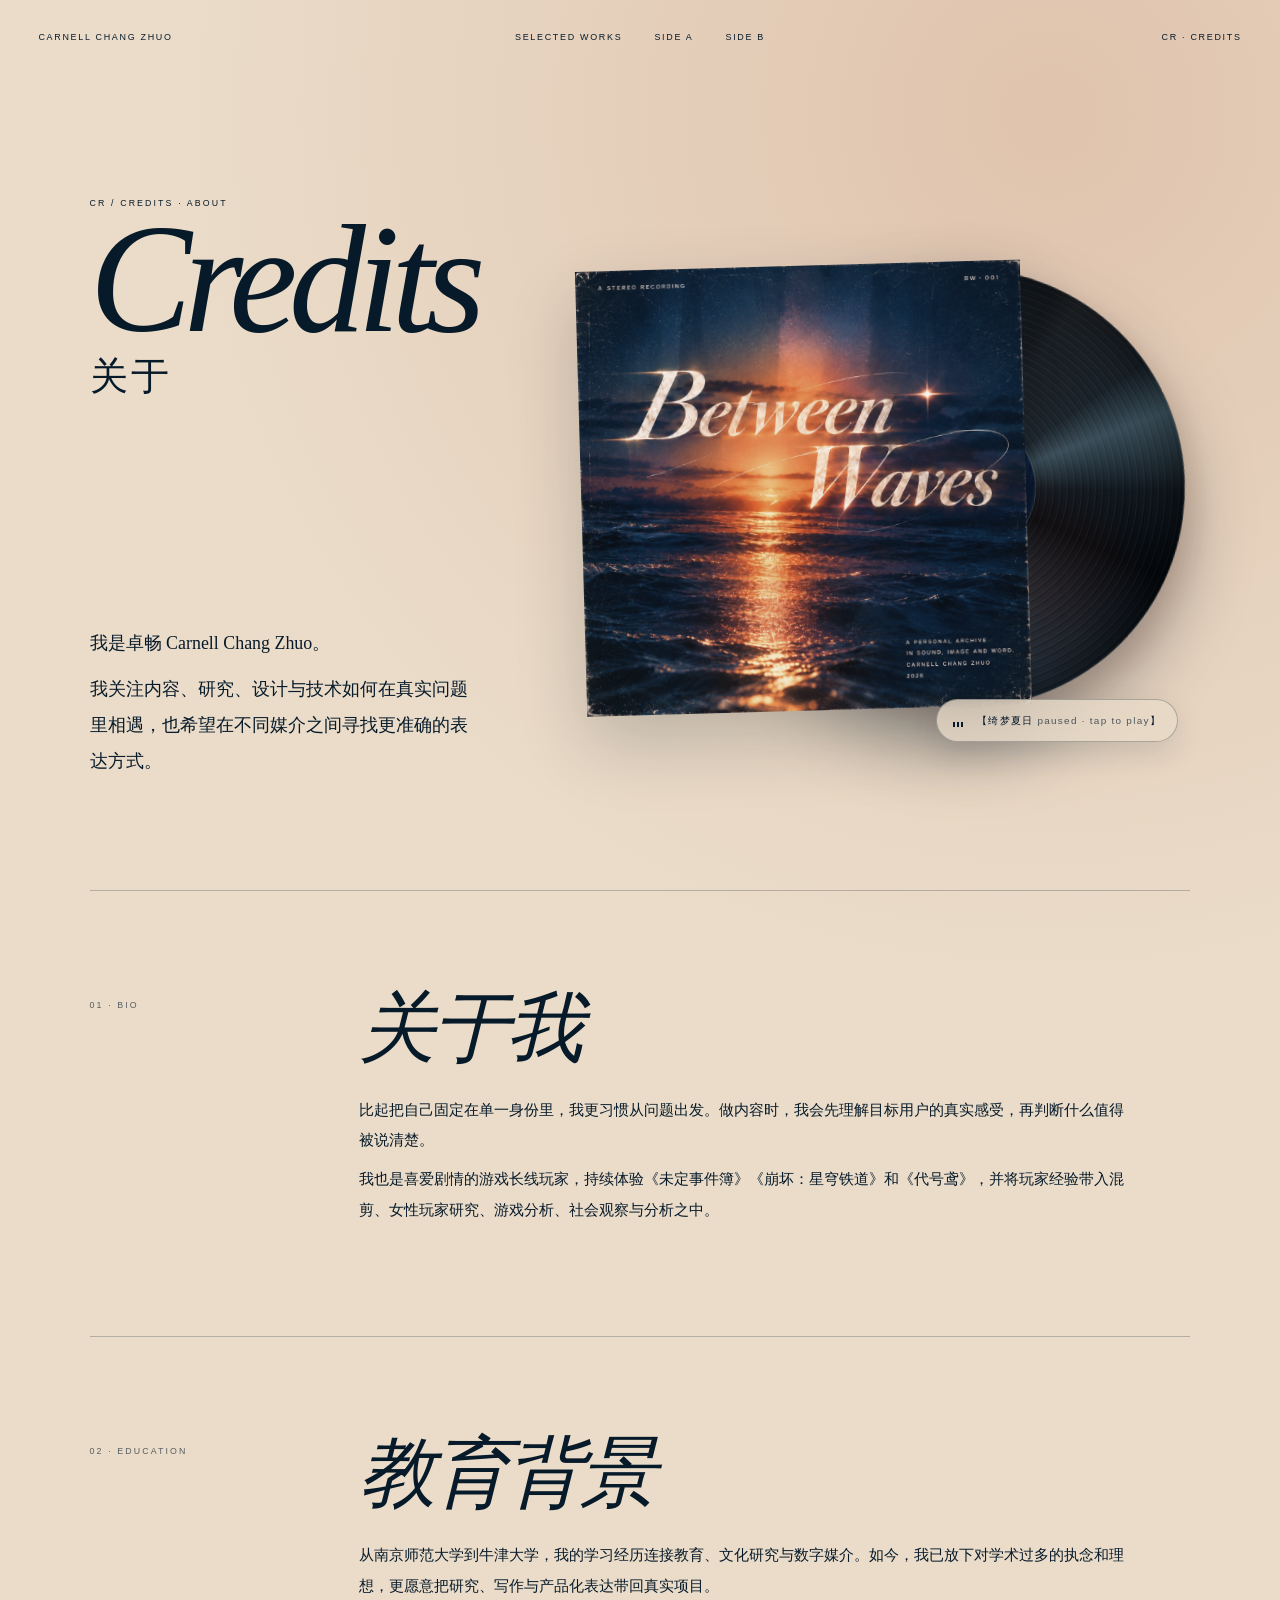
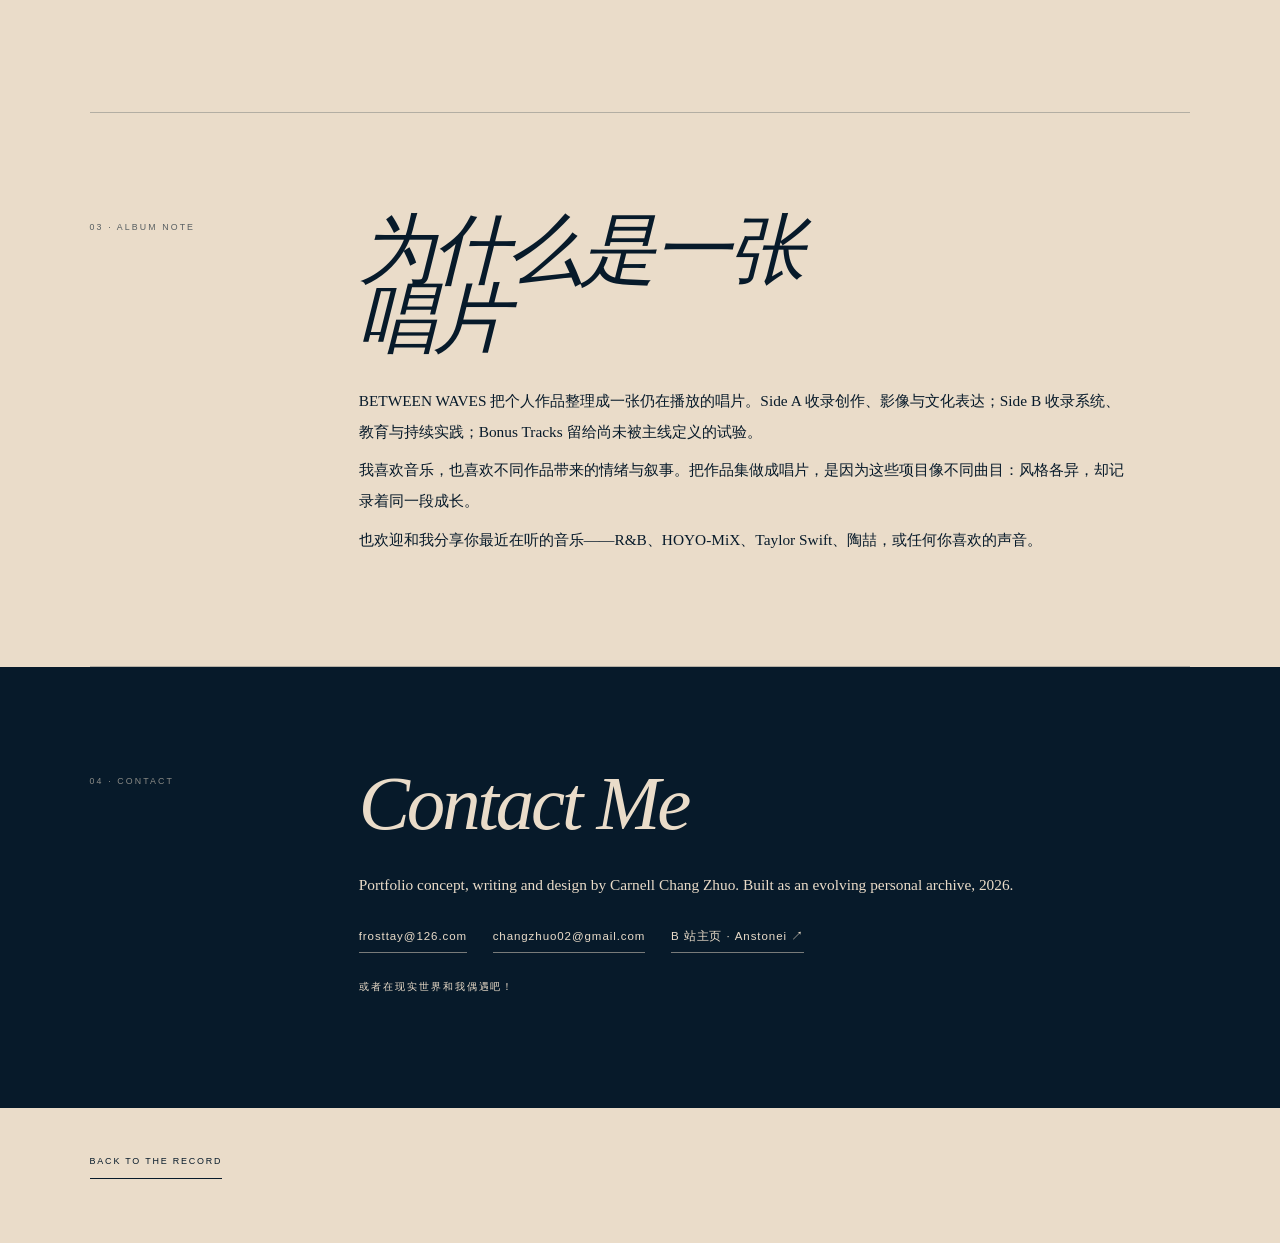
==== about.html @ 4672572d "Unify ambient audio and improve video fallbacks" ====
<!doctype html>
<html lang="zh-CN">
<head>
  <meta charset="utf-8"><meta name="viewport" content="width=device-width,initial-scale=1"><meta name="theme-color" content="#eadcc9">
  <meta name="description" content="BETWEEN WAVES Credits 与个人简介。"><title>Credits — BETWEEN WAVES</title>
  <link rel="stylesheet" href="about.css"><link rel="stylesheet" href="about-overrides.css?v=20261025-5"><link rel="stylesheet" href="mobile-menu.css"><link rel="stylesheet" href="page-motion.css?v=20261025-1"><style>.menu-trigger{color:#071a2a}</style>
</head>
<body class="credits-page">
  <a class="skip-link" href="#credits-main">跳至主要内容</a>
  <header class="credits-topbar"><a class="brand" href="index.html?state=expanded">CARNELL CHANG ZHUO</a><nav aria-label="主要导航"><a href="works.html">SELECTED WORKS</a><a href="works.html?side=a">SIDE A</a><a href="works.html?side=b">SIDE B</a></nav><span>CR · CREDITS</span></header>
  <main id="credits-main" class="credits-main">
    <section class="credits-opening" aria-labelledby="credits-title"><div><p>CR / CREDITS · ABOUT</p><h1 id="credits-title">Credits<small>关于</small></h1></div><p class="credits-intro"><span>我是卓畅 Carnell Chang Zhuo。</span><span>我关注内容、研究、设计与技术如何在真实问题里相遇，也希望在不同媒介之间寻找更准确的表达方式。</span></p><figure class="credits-album" aria-label="BETWEEN WAVES 唱片与封套"><div class="credits-vinyl" aria-hidden="true"><span><img src="assets/home/vinyl-label-fast.jpg" width="1254" height="1254" decoding="async" alt=""></span></div><img class="credits-sleeve" src="assets/home/sleeve-fast.jpg" width="1254" height="1254" fetchpriority="high" decoding="async" alt="BETWEEN WAVES 唱片封套"><button class="credits-now-playing" type="button" aria-pressed="false" aria-label="播放随机背景音乐" data-audio-toggle><span class="credits-now-playing__bars" aria-hidden="true"><i></i><i></i><i></i></span><span>【<span data-audio-title>浓雾</span> <em data-audio-state>tap to play</em>】</span></button><audio data-credits-audio preload="metadata" autoplay playsinline></audio></figure></section>
    <section class="credits-block"><p>01 · BIO</p><div><h2>关于我</h2><p>比起把自己固定在单一身份里，我更习惯从问题出发。做内容时，我会先理解目标用户的真实感受，再判断什么值得被说清楚。</p><p>我也是喜爱剧情的游戏长线玩家，持续体验《未定事件簿》《崩坏：星穹铁道》和《代号鸢》，并将玩家经验带入混剪、女性玩家研究、游戏分析、社会观察与分析之中。</p></div></section>
    <section class="credits-block"><p>02 · EDUCATION</p><div><h2>教育背景</h2><p>从南京师范大学到牛津大学，我的学习经历连接教育、文化研究与数字媒介。如今，我已放下对学术过多的执念和理想，更愿意把研究、写作与产品化表达带回真实项目。</p></div></section>
    <section class="credits-block"><p>03 · ALBUM NOTE</p><div><h2>为什么是一张唱片</h2><p>BETWEEN WAVES 把个人作品整理成一张仍在播放的唱片。Side A 收录创作、影像与文化表达；Side B 收录系统、教育与持续实践；Bonus Tracks 留给尚未被主线定义的试验。</p><p>我喜欢音乐，也喜欢不同作品带来的情绪与叙事。把作品集做成唱片，是因为这些项目像不同曲目：风格各异，却记录着同一段成长。</p><p>也欢迎和我分享你最近在听的音乐——R&amp;B、HOYO-MiX、Taylor Swift、陶喆，或任何你喜欢的声音。</p></div></section>
    <section class="credits-block credits-contact"><p>04 · CONTACT</p><div><h2>Contact Me</h2><p>Portfolio concept, writing and design by Carnell Chang Zhuo. Built as an evolving personal archive, 2026.</p><p class="contact-links"><a href="mailto:frosttay@126.com">frosttay@126.com</a><a href="mailto:changzhuo02@gmail.com">changzhuo02@gmail.com</a><a href="https://space.bilibili.com/109446907" target="_blank" rel="noopener noreferrer" aria-label="打开 Anstonei 的 B 站主页">B 站主页 · Anstonei ↗</a></p><p class="contact-fallback">或者在现实世界和我偶遇吧！</p></div></section>
    <a class="credits-return" href="index.html?state=expanded">BACK TO THE RECORD</a>
  </main>
  <script src="site-data.js?v=20261024-2"></script><script src="mobile-menu.js"></script><script src="about-audio.js?v=20261025-4"></script><script src="page-motion.js?v=20261025-1"></script>
</body>
</html>
---- about.css ----
:root{--ink:#071a2a;--paper:#eadcc9;--rust:#9c472b;--line:rgba(7,26,42,.24)}*{box-sizing:border-box}html{background:var(--paper);color:var(--ink)}body{margin:0;min-width:320px;background:radial-gradient(circle at 82% 4%,rgba(177,84,48,.18),transparent 30%),var(--paper);font-family:Inter,"Helvetica Neue",Arial,"PingFang SC",sans-serif;-webkit-font-smoothing:antialiased}a{color:inherit;text-decoration:none}.skip-link{position:fixed;z-index:1200;top:1rem;left:1rem;padding:.7rem 1rem;background:var(--ink);color:var(--paper);transform:translateY(-180%)}.skip-link:focus{transform:none}:focus-visible{outline:2px solid currentColor;outline-offset:5px}.credits-topbar{display:grid;grid-template-columns:1fr auto 1fr;gap:2rem;padding:2rem 3vw;font-size:.56rem;letter-spacing:.19em}.credits-topbar nav{display:flex;gap:2rem}.credits-topbar>span{justify-self:end}.credits-main{padding:clamp(5rem,9vw,9rem) clamp(1.5rem,7vw,8rem) 3rem}.credits-opening{display:grid;grid-template-columns:1fr .8fr;gap:3rem 8vw;align-items:end;min-height:72vh;padding-bottom:clamp(4rem,8vw,8rem);border-bottom:1px solid var(--line)}.credits-opening>div>p,.credits-block>p{font-size:.55rem;letter-spacing:.24em}.credits-opening h1{margin:1rem 0 0;font:italic 400 clamp(5rem,12vw,12rem)/.72 Didot,"Bodoni 72","Songti SC",serif;letter-spacing:-.055em}.credits-opening h1 small{display:block;margin:1.4rem 0 0;font:400 clamp(1.4rem,3vw,3rem)/1 "Songti SC",STSong,serif;letter-spacing:.08em}.credits-opening>p{align-self:center;max-width:34rem;margin:0;font:400 clamp(1rem,1.4vw,1.25rem)/2 "Songti SC",STSong,serif}.credits-opening figure{grid-column:2;margin:0}.credits-opening img{display:block;width:100%;max-width:27rem;margin-left:auto;filter:saturate(.78) contrast(.94);box-shadow:0 28px 65px rgba(7,26,42,.2);transform:rotate(1.5deg)}.credits-block{display:grid;grid-template-columns:minmax(7rem,.42fr) minmax(0,1.58fr);gap:3rem;padding:clamp(4rem,8vw,8rem) 0;border-bottom:1px solid var(--line)}.credits-block>p{margin:.4rem 0;color:rgba(7,26,42,.65)}.credits-block h2{max-width:13ch;margin:0 0 2rem;font:italic 400 clamp(2.7rem,6vw,6.8rem)/.9 Didot,"Bodoni 72","Songti SC",serif;letter-spacing:-.04em}.credits-block div>p{max-width:48rem;margin:.5rem 0;font:400 clamp(.95rem,1.2vw,1.1rem)/2 "Songti SC",STSong,serif}.credits-contact{background:var(--ink);color:var(--paper);margin-inline:calc(clamp(1.5rem,7vw,8rem)*-1);padding-inline:clamp(1.5rem,7vw,8rem)}.credits-contact>p{color:rgba(234,220,201,.58)}.contact-fallback{font-family:Inter,"Helvetica Neue",Arial,sans-serif!important;font-size:.62rem!important;letter-spacing:.2em}.credits-return{display:inline-block;margin:3rem 0 1rem;padding-bottom:.7rem;border-bottom:1px solid currentColor;font-size:.56rem;letter-spacing:.2em}@media(max-width:760px){.credits-topbar{grid-template-columns:1fr auto}.credits-topbar nav,.credits-topbar>span{display:none}.credits-main{padding-top:7rem}.credits-opening{grid-template-columns:1fr;min-height:0}.credits-opening figure{grid-column:auto}.credits-opening img{margin:0}.credits-block{grid-template-columns:1fr;gap:1rem}.credits-block h2{font-size:14vw}}
---- about-overrides.css ----
.contact-links{
  display:flex;
  flex-wrap:wrap;
  gap:.75rem 1.6rem;
  margin:1.5rem 0!important;
}

.contact-links a{
  padding-bottom:.25rem;
  border-bottom:1px solid rgba(234,220,201,.5);
  font-family:Inter,"Helvetica Neue",Arial,sans-serif;
  font-size:.72rem;
  letter-spacing:.08em;
}

.contact-links a:hover,
.contact-links a:focus-visible{border-color:var(--paper)}

/* Opening composition: the introduction rests at lower left, while the
   physical record peeks out from behind the sleeve on the right. */
.credits-opening{
  grid-template-columns:minmax(18rem,.78fr) minmax(24rem,1.22fr);
  grid-template-rows:auto minmax(18rem,1fr);
  align-items:start;
  min-height:78vh;
}

.credits-opening>div{
  grid-column:1;
  grid-row:1;
}

.credits-opening>.credits-intro{
  grid-column:1;
  grid-row:2;
  align-self:end;
  max-width:31rem;
  margin:0;
  padding-bottom:.5rem;
}

.credits-intro span{display:block}
.credits-intro span+span{margin-top:.65rem}

.credits-opening .credits-album{
  position:relative;
  grid-column:2;
  grid-row:1/3;
  align-self:center;
  width:100%;
  min-height:clamp(28rem,46vw,42rem);
  margin:0;
}

.credits-opening .credits-sleeve{
  position:absolute;
  z-index:2;
  left:0;
  top:50%;
  width:min(73%,29rem);
  height:auto!important;
  aspect-ratio:1 / 1;
  object-fit:cover;
  max-width:none;
  margin:0;
  transform:translateY(-50%) rotate(-1.6deg);
}

.credits-vinyl{
  position:absolute;
  z-index:1;
  right:1%;
  top:50%;
  width:min(72%,31rem);
  aspect-ratio:1;
  isolation:isolate;
  overflow:hidden;
  border-radius:50%;
  background:
    repeating-radial-gradient(circle at 50% 50%,transparent 0 3px,rgba(215,229,235,.055) 4px,rgba(0,0,0,.24) 5px,transparent 7px),
    radial-gradient(circle at 34% 27%,rgba(118,162,180,.24),transparent 26%),
    radial-gradient(circle at 66% 72%,rgba(153,69,40,.2),transparent 31%),
    conic-gradient(from 218deg,#02070c 0deg,#122130 32deg,#050a10 76deg,#172536 112deg,#03070b 158deg,#1d2832 202deg,#05090e 248deg,#192b3a 292deg,#02070c 360deg);
  box-shadow:
    0 35px 72px rgba(7,18,29,.38),
    12px 12px 24px rgba(139,66,39,.12),
    inset 0 0 0 1px rgba(220,232,236,.12),
    inset 0 0 52px rgba(0,0,0,.7);
  transform:translateY(-50%) rotate(8deg);
  animation:credits-vinyl-spin 20s linear infinite;
  will-change:transform;
}

.credits-vinyl::before{
  content:"";
  position:absolute;
  z-index:1;
  inset:0;
  border-radius:inherit;
  background:
    conic-gradient(from 18deg,transparent 0 8%,rgba(147,204,222,.22) 12%,transparent 18% 45%,rgba(208,116,70,.18) 50%,transparent 57% 78%,rgba(226,239,242,.12) 83%,transparent 90%),
    linear-gradient(118deg,transparent 28%,rgba(255,255,255,.08) 47%,transparent 64%);
  mix-blend-mode:screen;
  pointer-events:none;
}

.credits-vinyl::after{
  content:"";
  position:absolute;
  z-index:4;
  left:50%;
  top:50%;
  width:2.3%;
  aspect-ratio:1;
  border-radius:50%;
  background:#05080b;
  box-shadow:0 0 0 1px rgba(235,227,213,.38),0 1px 4px rgba(0,0,0,.75);
  transform:translate(-50%,-50%);
}

.credits-vinyl>span{
  position:absolute;
  z-index:2;
  inset:34%;
  overflow:hidden;
  border-radius:50%;
  box-shadow:0 0 0 1px rgba(226,235,238,.2),0 0 20px rgba(0,0,0,.48);
}

.credits-opening .credits-vinyl img{
  width:100%;
  max-width:none;
  margin:0;
  filter:saturate(.8) contrast(.95);
  box-shadow:none;
  transform:none;
}

.credits-now-playing{
  position:absolute;
  z-index:5;
  right:2%;
  bottom:7%;
  display:inline-flex;
  align-items:center;
  gap:.75rem;
  min-height:2.7rem;
  padding:.75rem 1rem;
  border:1px solid rgba(7,26,42,.27);
  border-radius:999px;
  background:rgba(234,220,201,.78);
  color:var(--ink);
  box-shadow:0 12px 30px rgba(7,26,42,.12);
  backdrop-filter:blur(12px);
  -webkit-backdrop-filter:blur(12px);
  cursor:pointer;
  font:500 .62rem/1 Inter,"Helvetica Neue",Arial,sans-serif;
  letter-spacing:.13em;
  transition:background .35s ease,color .35s ease,border-color .35s ease,transform .35s ease;
}

.credits-now-playing:hover,
.credits-now-playing:focus-visible{transform:translateY(-2px);border-color:rgba(7,26,42,.55)}
.credits-now-playing[aria-pressed="true"]{background:rgba(7,26,42,.9);color:var(--paper);border-color:rgba(234,220,201,.34)}
.credits-now-playing em{font-style:normal;color:currentColor;opacity:.68}
.credits-now-playing__bars{display:flex;align-items:flex-end;gap:2px;width:12px;height:13px}
.credits-now-playing__bars i{width:2px;height:38%;background:currentColor;transform-origin:center bottom}
.credits-now-playing[aria-pressed="true"] .credits-now-playing__bars i{animation:credits-audio-bar .86s ease-in-out infinite alternate}
.credits-now-playing[aria-pressed="true"] .credits-now-playing__bars i:nth-child(2){animation-delay:-.34s}
.credits-now-playing[aria-pressed="true"] .credits-now-playing__bars i:nth-child(3){animation-delay:-.62s}

@keyframes credits-audio-bar{from{transform:scaleY(.38)}to{transform:scaleY(1)}}

@keyframes credits-vinyl-spin{
  to{transform:translateY(-50%) rotate(368deg)}
}

@media(prefers-reduced-motion:reduce){
  .credits-vinyl{
    animation:none;
    transform:translateY(-50%) rotate(8deg);
  }
  .credits-now-playing__bars i{animation:none!important}
}

@media(max-width:760px){
  .contact-links{display:grid}

  .credits-opening{
    grid-template-columns:1fr;
    grid-template-rows:auto auto auto;
    min-height:0;
  }

  .credits-opening>div{grid-column:1;grid-row:1}

  .credits-opening .credits-album{
    grid-column:1;
    grid-row:2;
    min-height:25rem;
    margin:1.5rem 0 2.5rem;
  }

  .credits-opening>.credits-intro{
    grid-column:1;
    grid-row:3;
    align-self:auto;
    padding:0;
  }

  .credits-opening .credits-sleeve{width:70%}
  .credits-vinyl{width:70%}
  .credits-now-playing{right:0;bottom:1rem}
}
---- mobile-menu.css ----
.menu-trigger{display:none;position:fixed;z-index:1001;right:clamp(1.2rem,6vw,2.5rem);top:1.5rem;padding:0 0 .55rem;border:0;border-bottom:1px solid currentColor;background:transparent;color:#f4eadf;font:400 .58rem/1 Inter,"Helvetica Neue",Arial,sans-serif;letter-spacing:.2em;cursor:pointer}.mobile-menu-shell[hidden]{display:none}.mobile-menu-shell{position:fixed;z-index:1100;inset:0}.mobile-menu-backdrop{position:absolute;inset:0;background:rgba(0,8,16,.76);backdrop-filter:blur(6px)}.mobile-menu{position:absolute;inset:0 0 0 auto;width:min(100%,35rem);display:grid;grid-template-rows:auto auto 1fr auto;gap:clamp(2rem,7vh,5rem);padding:clamp(1.5rem,6vw,3.5rem);overflow:auto;background:#eadcc9;color:#081a2a;box-shadow:-28px 0 90px rgba(0,0,0,.32);transform-origin:right center;animation:menu-in .42s cubic-bezier(.2,.72,.18,1)}.mobile-menu__close{justify-self:end;padding:0 0 .55rem;border:0;border-bottom:1px solid currentColor;background:transparent;color:inherit;font:400 .58rem/1 Inter,"Helvetica Neue",Arial,sans-serif;letter-spacing:.2em;cursor:pointer}.mobile-menu>p,.mobile-menu>footer{margin:0;font:400 .56rem/1.4 Inter,"Helvetica Neue",Arial,sans-serif;letter-spacing:.22em}.mobile-menu nav{align-self:center;border-top:1px solid rgba(8,26,42,.25)}.mobile-menu nav a{display:grid;grid-template-columns:3rem 1fr;align-items:baseline;padding:clamp(1rem,3vh,1.8rem) 0;border-bottom:1px solid rgba(8,26,42,.25)}.mobile-menu nav small{font:400 .55rem/1 Inter,"Helvetica Neue",Arial,sans-serif;letter-spacing:.18em}.mobile-menu nav span{font:italic 400 clamp(2.2rem,9vw,4.7rem)/.82 Didot,"Bodoni 72","Songti SC",serif;letter-spacing:-.035em}.mobile-menu a:hover span,.mobile-menu a:focus-visible span{color:#9c472b}.menu-open{overflow:hidden}.mobile-menu :focus-visible,.menu-trigger:focus-visible{outline:2px solid currentColor;outline-offset:5px}@keyframes menu-in{from{opacity:0;transform:translateX(6%)}to{opacity:1;transform:none}}@media(max-width:900px){.menu-trigger{display:block}}@media(min-width:901px){.mobile-menu-shell{display:none!important}}@media(prefers-reduced-motion:reduce){.mobile-menu{animation:none}.mobile-menu-backdrop{backdrop-filter:none}}
---- page-motion.css ----
:root{
  --page-motion-ease:cubic-bezier(.2,.72,.18,1);
}

@media(prefers-reduced-motion:no-preference){
  .has-page-motion [data-page-reveal]{
    opacity:0;
    filter:blur(3px);
    transform:translate3d(0,16px,0);
    transition:
      opacity .72s ease var(--page-reveal-delay,0ms),
      filter .78s ease var(--page-reveal-delay,0ms),
      transform .92s var(--page-motion-ease) var(--page-reveal-delay,0ms);
  }

  .has-page-motion [data-page-reveal].is-page-revealed{
    opacity:1;
    filter:none;
    transform:none;
  }

  body>header,
  body>main,
  body>footer{
    transition:opacity .28s ease,transform .38s var(--page-motion-ease),filter .32s ease;
  }

  body.is-page-leaving>header,
  body.is-page-leaving>main,
  body.is-page-leaving>footer{
    opacity:.12;
    filter:blur(2px);
    transform:translate3d(0,-7px,0);
  }
}

@media(prefers-reduced-motion:reduce){
  [data-page-reveal]{opacity:1!important;filter:none!important;transform:none!important}
}
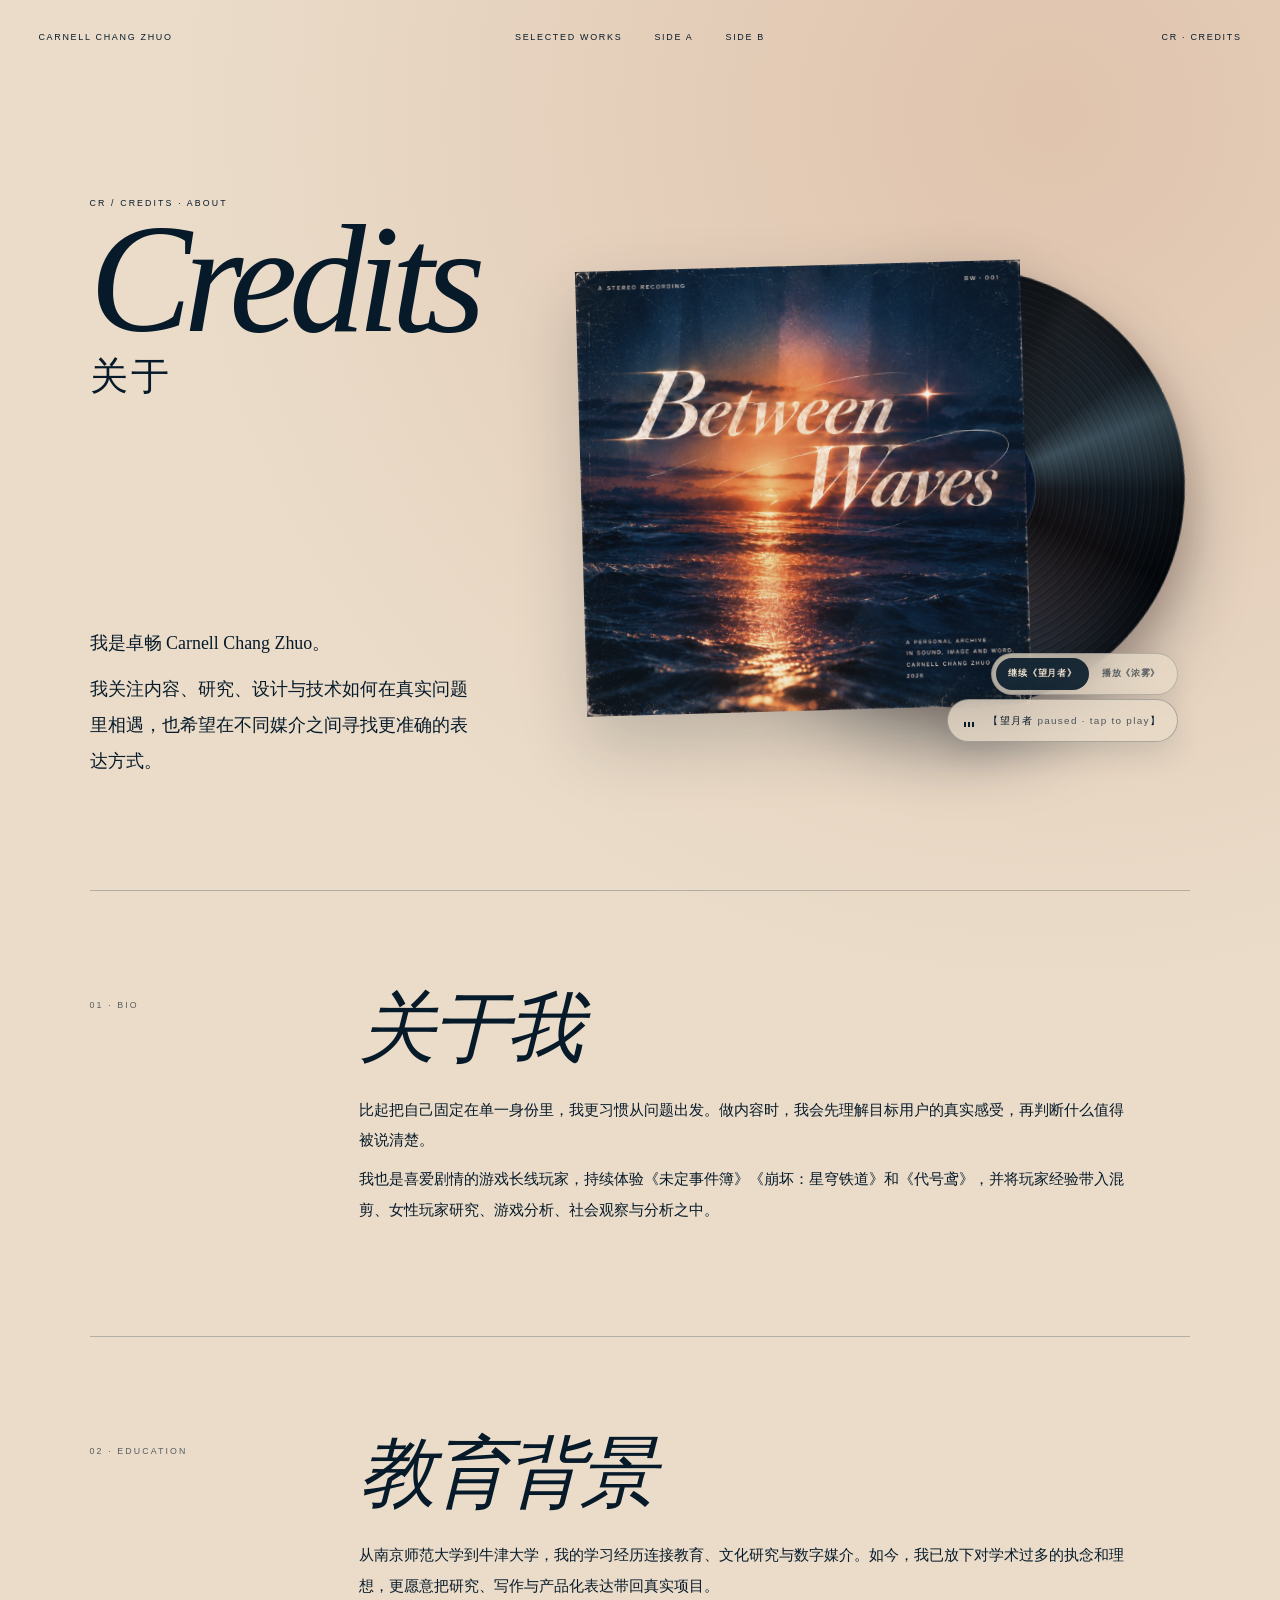
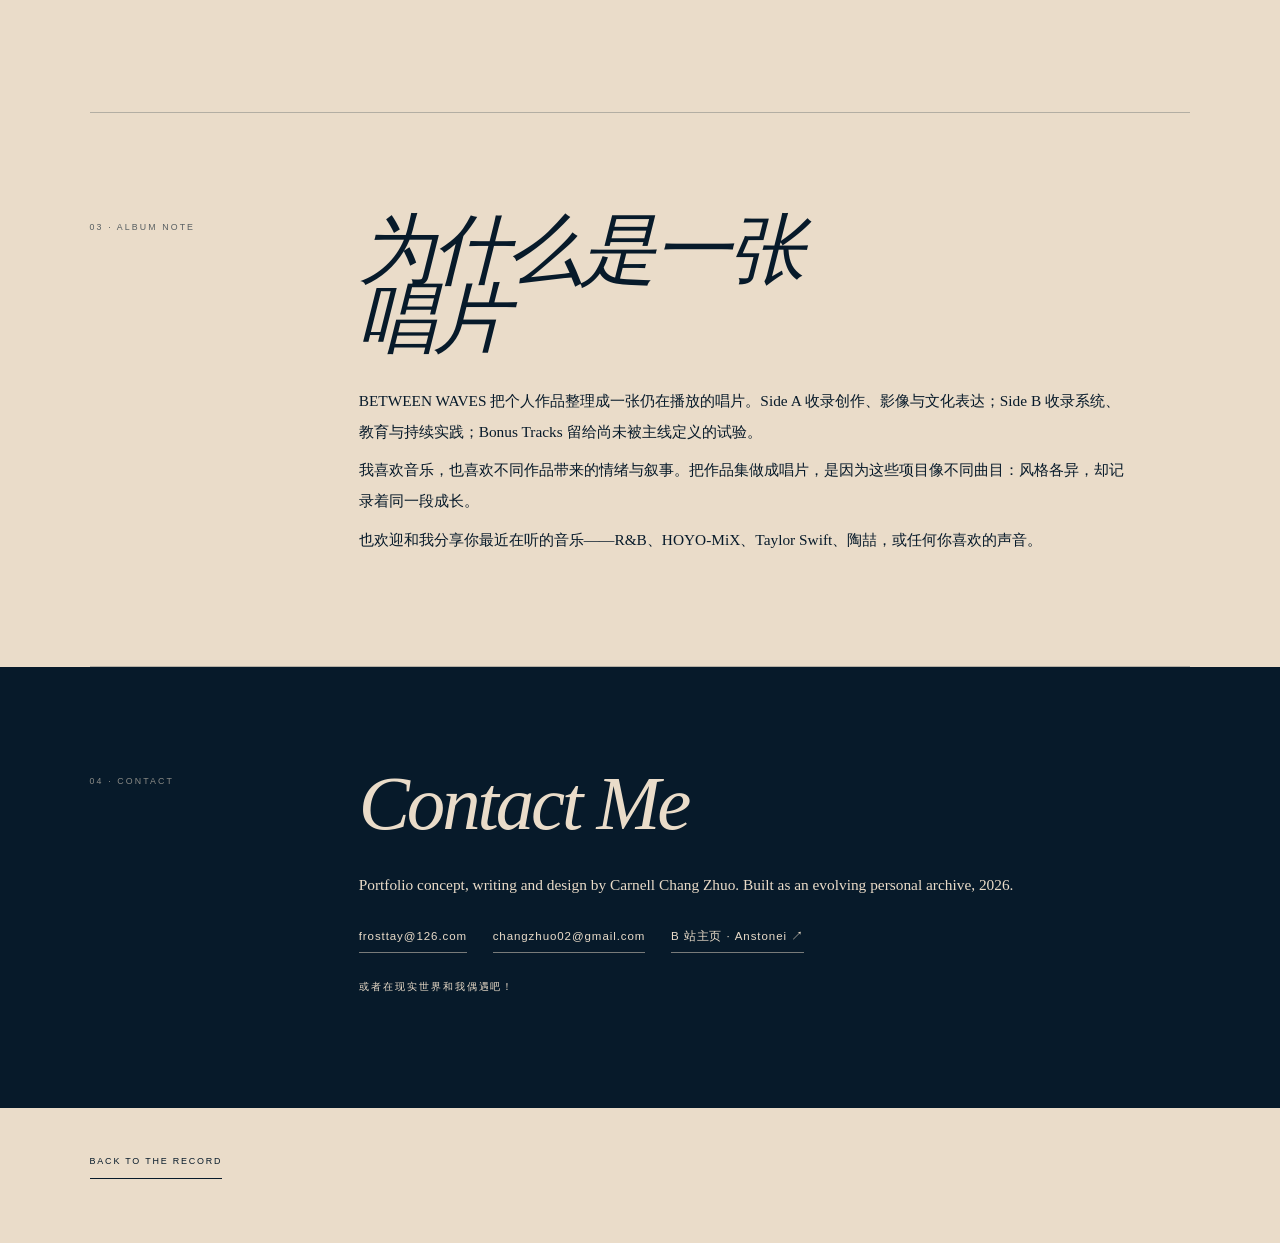
==== commit 957b91ce: "Resume soundtrack across pages" ====
--- a/about.html
+++ b/about.html
@@ -3,19 +3,19 @@
 <head>
   <meta charset="utf-8"><meta name="viewport" content="width=device-width,initial-scale=1"><meta name="theme-color" content="#eadcc9">
   <meta name="description" content="BETWEEN WAVES Credits 与个人简介。"><title>Credits — BETWEEN WAVES</title>
-  <link rel="stylesheet" href="about.css"><link rel="stylesheet" href="about-overrides.css?v=20261025-5"><link rel="stylesheet" href="mobile-menu.css"><link rel="stylesheet" href="page-motion.css?v=20261025-1"><style>.menu-trigger{color:#071a2a}</style>
+  <link rel="stylesheet" href="about.css"><link rel="stylesheet" href="about-overrides.css?v=20261025-6"><link rel="stylesheet" href="mobile-menu.css"><link rel="stylesheet" href="page-motion.css?v=20261025-1"><style>.menu-trigger{color:#071a2a}</style>
 </head>
 <body class="credits-page">
   <a class="skip-link" href="#credits-main">跳至主要内容</a>
   <header class="credits-topbar"><a class="brand" href="index.html?state=expanded">CARNELL CHANG ZHUO</a><nav aria-label="主要导航"><a href="works.html">SELECTED WORKS</a><a href="works.html?side=a">SIDE A</a><a href="works.html?side=b">SIDE B</a></nav><span>CR · CREDITS</span></header>
   <main id="credits-main" class="credits-main">
-    <section class="credits-opening" aria-labelledby="credits-title"><div><p>CR / CREDITS · ABOUT</p><h1 id="credits-title">Credits<small>关于</small></h1></div><p class="credits-intro"><span>我是卓畅 Carnell Chang Zhuo。</span><span>我关注内容、研究、设计与技术如何在真实问题里相遇，也希望在不同媒介之间寻找更准确的表达方式。</span></p><figure class="credits-album" aria-label="BETWEEN WAVES 唱片与封套"><div class="credits-vinyl" aria-hidden="true"><span><img src="assets/home/vinyl-label-fast.jpg" width="1254" height="1254" decoding="async" alt=""></span></div><img class="credits-sleeve" src="assets/home/sleeve-fast.jpg" width="1254" height="1254" fetchpriority="high" decoding="async" alt="BETWEEN WAVES 唱片封套"><button class="credits-now-playing" type="button" aria-pressed="false" aria-label="播放随机背景音乐" data-audio-toggle><span class="credits-now-playing__bars" aria-hidden="true"><i></i><i></i><i></i></span><span>【<span data-audio-title>浓雾</span> <em data-audio-state>tap to play</em>】</span></button><audio data-credits-audio preload="metadata" autoplay playsinline></audio></figure></section>
+    <section class="credits-opening" aria-labelledby="credits-title"><div><p>CR / CREDITS · ABOUT</p><h1 id="credits-title">Credits<small>关于</small></h1></div><p class="credits-intro"><span>我是卓畅 Carnell Chang Zhuo。</span><span>我关注内容、研究、设计与技术如何在真实问题里相遇，也希望在不同媒介之间寻找更准确的表达方式。</span></p><figure class="credits-album" aria-label="BETWEEN WAVES 唱片与封套"><div class="credits-vinyl" aria-hidden="true"><span><img src="assets/home/vinyl-label-fast.jpg" width="1254" height="1254" decoding="async" alt=""></span></div><img class="credits-sleeve" src="assets/home/sleeve-fast.jpg" width="1254" height="1254" fetchpriority="high" decoding="async" alt="BETWEEN WAVES 唱片封套"><div class="credits-audio-choice" role="group" aria-label="选择 Credits 背景音乐"><button type="button" aria-pressed="true" data-audio-mode="continuation">继续《望月者》</button><button type="button" aria-pressed="false" data-audio-mode="credits">播放《浓雾》</button></div><button class="credits-now-playing" type="button" aria-pressed="false" aria-label="播放背景音乐" data-audio-toggle><span class="credits-now-playing__bars" aria-hidden="true"><i></i><i></i><i></i></span><span>【<span data-audio-title>望月者</span> <em data-audio-state>tap to play</em>】</span></button><audio data-credits-audio preload="metadata" autoplay playsinline></audio></figure></section>
     <section class="credits-block"><p>01 · BIO</p><div><h2>关于我</h2><p>比起把自己固定在单一身份里，我更习惯从问题出发。做内容时，我会先理解目标用户的真实感受，再判断什么值得被说清楚。</p><p>我也是喜爱剧情的游戏长线玩家，持续体验《未定事件簿》《崩坏：星穹铁道》和《代号鸢》，并将玩家经验带入混剪、女性玩家研究、游戏分析、社会观察与分析之中。</p></div></section>
     <section class="credits-block"><p>02 · EDUCATION</p><div><h2>教育背景</h2><p>从南京师范大学到牛津大学，我的学习经历连接教育、文化研究与数字媒介。如今，我已放下对学术过多的执念和理想，更愿意把研究、写作与产品化表达带回真实项目。</p></div></section>
     <section class="credits-block"><p>03 · ALBUM NOTE</p><div><h2>为什么是一张唱片</h2><p>BETWEEN WAVES 把个人作品整理成一张仍在播放的唱片。Side A 收录创作、影像与文化表达；Side B 收录系统、教育与持续实践；Bonus Tracks 留给尚未被主线定义的试验。</p><p>我喜欢音乐，也喜欢不同作品带来的情绪与叙事。把作品集做成唱片，是因为这些项目像不同曲目：风格各异，却记录着同一段成长。</p><p>也欢迎和我分享你最近在听的音乐——R&amp;B、HOYO-MiX、Taylor Swift、陶喆，或任何你喜欢的声音。</p></div></section>
     <section class="credits-block credits-contact"><p>04 · CONTACT</p><div><h2>Contact Me</h2><p>Portfolio concept, writing and design by Carnell Chang Zhuo. Built as an evolving personal archive, 2026.</p><p class="contact-links"><a href="mailto:frosttay@126.com">frosttay@126.com</a><a href="mailto:changzhuo02@gmail.com">changzhuo02@gmail.com</a><a href="https://space.bilibili.com/109446907" target="_blank" rel="noopener noreferrer" aria-label="打开 Anstonei 的 B 站主页">B 站主页 · Anstonei ↗</a></p><p class="contact-fallback">或者在现实世界和我偶遇吧！</p></div></section>
     <a class="credits-return" href="index.html?state=expanded">BACK TO THE RECORD</a>
   </main>
-  <script src="site-data.js?v=20261024-2"></script><script src="mobile-menu.js"></script><script src="about-audio.js?v=20261025-4"></script><script src="page-motion.js?v=20261025-1"></script>
+  <script src="site-data.js?v=20261024-2"></script><script src="mobile-menu.js"></script><script src="about-audio.js?v=20261025-5"></script><script src="page-motion.js?v=20261025-1"></script>
 </body>
 </html>
--- a/about-overrides.css
+++ b/about-overrides.css
@@ -159,6 +159,37 @@
   transition:background .35s ease,color .35s ease,border-color .35s ease,transform .35s ease;
 }
 
+.credits-audio-choice{
+  position:absolute;
+  z-index:5;
+  right:2%;
+  bottom:15%;
+  display:flex;
+  padding:.25rem;
+  border:1px solid rgba(7,26,42,.2);
+  border-radius:999px;
+  background:rgba(234,220,201,.74);
+  box-shadow:0 10px 24px rgba(7,26,42,.09);
+  backdrop-filter:blur(12px);
+  -webkit-backdrop-filter:blur(12px);
+}
+
+.credits-audio-choice button{
+  min-height:2rem;
+  padding:.55rem .8rem;
+  border:0;
+  border-radius:999px;
+  background:transparent;
+  color:rgba(7,26,42,.62);
+  cursor:pointer;
+  font:600 .55rem/1 Inter,"Helvetica Neue",Arial,sans-serif;
+  letter-spacing:.08em;
+  transition:background .3s ease,color .3s ease;
+}
+
+.credits-audio-choice button[aria-pressed="true"]{background:rgba(7,26,42,.9);color:var(--paper)}
+.credits-audio-choice button:focus-visible{outline:1px solid var(--ink);outline-offset:2px}
+
 .credits-now-playing:hover,
 .credits-now-playing:focus-visible{transform:translateY(-2px);border-color:rgba(7,26,42,.55)}
 .credits-now-playing[aria-pressed="true"]{background:rgba(7,26,42,.9);color:var(--paper);border-color:rgba(234,220,201,.34)}
@@ -211,4 +242,5 @@
   .credits-opening .credits-sleeve{width:70%}
   .credits-vinyl{width:70%}
   .credits-now-playing{right:0;bottom:1rem}
-}
+  .credits-audio-choice{right:0;bottom:4.4rem}
+}
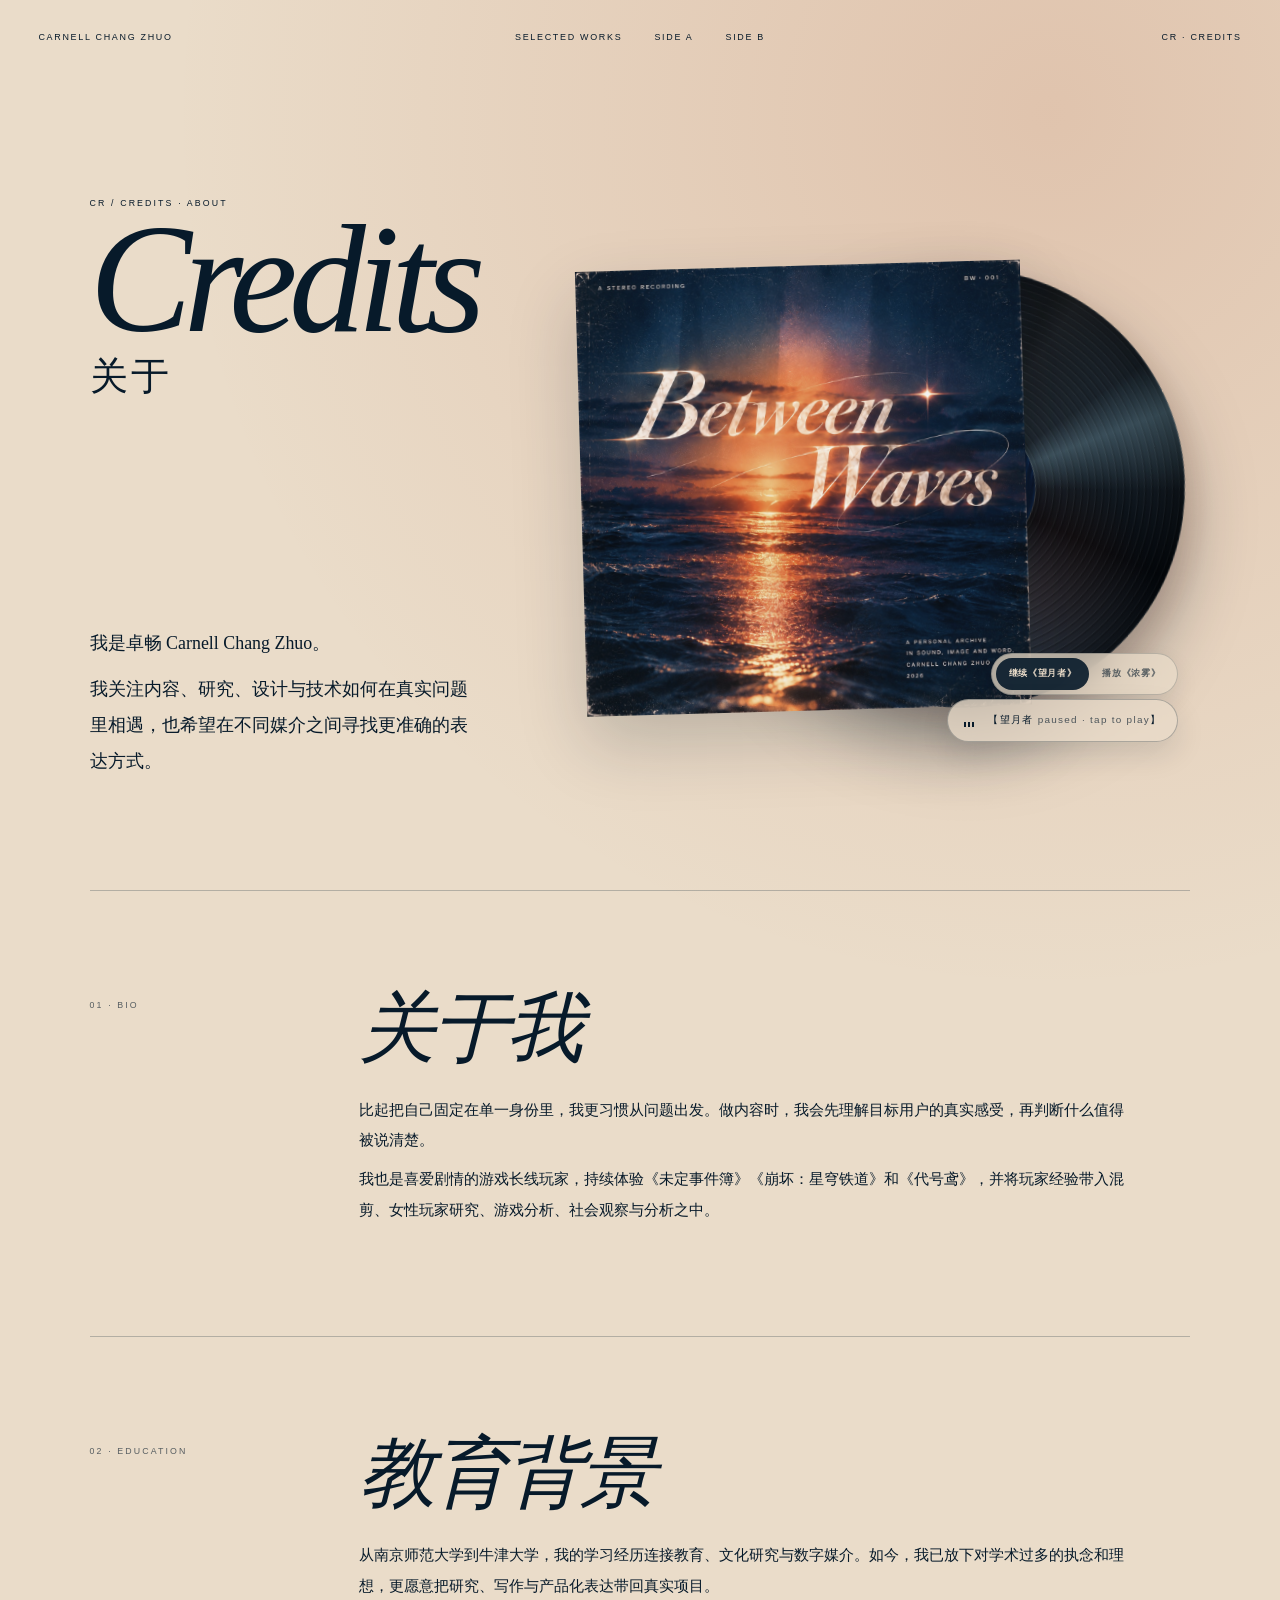
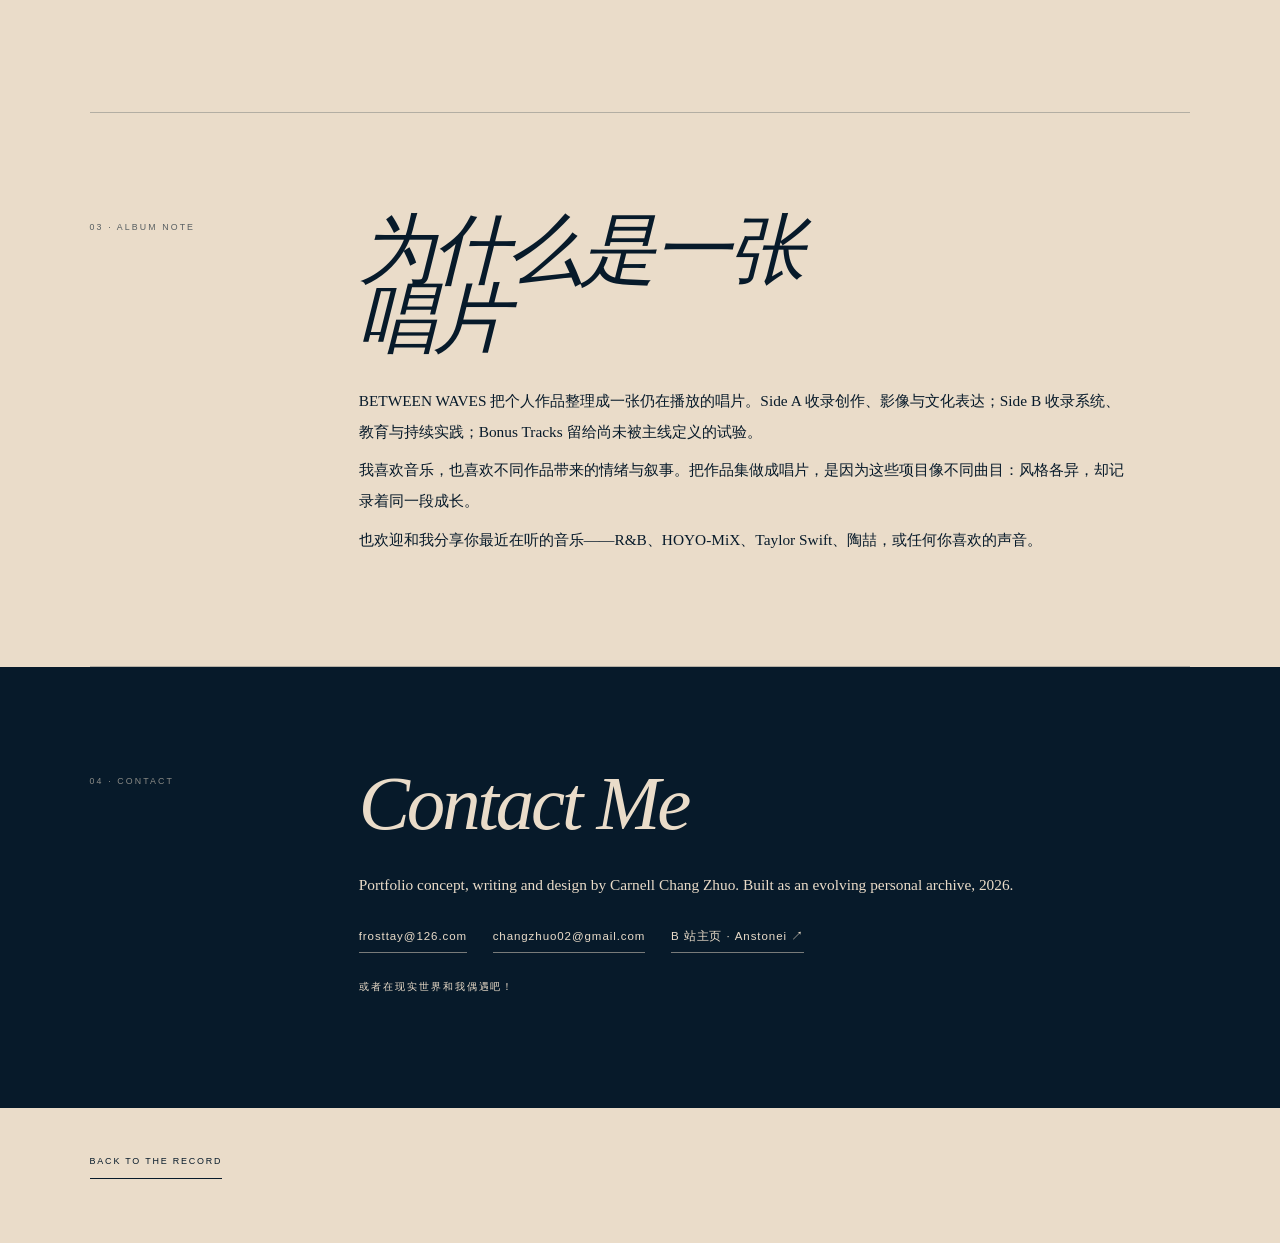
==== commit 0ca46816: "Improve mobile media loading and playback" ====
--- a/about.html
+++ b/about.html
@@ -9,13 +9,13 @@
   <a class="skip-link" href="#credits-main">跳至主要内容</a>
   <header class="credits-topbar"><a class="brand" href="index.html?state=expanded">CARNELL CHANG ZHUO</a><nav aria-label="主要导航"><a href="works.html">SELECTED WORKS</a><a href="works.html?side=a">SIDE A</a><a href="works.html?side=b">SIDE B</a></nav><span>CR · CREDITS</span></header>
   <main id="credits-main" class="credits-main">
-    <section class="credits-opening" aria-labelledby="credits-title"><div><p>CR / CREDITS · ABOUT</p><h1 id="credits-title">Credits<small>关于</small></h1></div><p class="credits-intro"><span>我是卓畅 Carnell Chang Zhuo。</span><span>我关注内容、研究、设计与技术如何在真实问题里相遇，也希望在不同媒介之间寻找更准确的表达方式。</span></p><figure class="credits-album" aria-label="BETWEEN WAVES 唱片与封套"><div class="credits-vinyl" aria-hidden="true"><span><img src="assets/home/vinyl-label-fast.jpg" width="1254" height="1254" decoding="async" alt=""></span></div><img class="credits-sleeve" src="assets/home/sleeve-fast.jpg" width="1254" height="1254" fetchpriority="high" decoding="async" alt="BETWEEN WAVES 唱片封套"><div class="credits-audio-choice" role="group" aria-label="选择 Credits 背景音乐"><button type="button" aria-pressed="true" data-audio-mode="continuation">继续《望月者》</button><button type="button" aria-pressed="false" data-audio-mode="credits">播放《浓雾》</button></div><button class="credits-now-playing" type="button" aria-pressed="false" aria-label="播放背景音乐" data-audio-toggle><span class="credits-now-playing__bars" aria-hidden="true"><i></i><i></i><i></i></span><span>【<span data-audio-title>望月者</span> <em data-audio-state>tap to play</em>】</span></button><audio data-credits-audio preload="metadata" autoplay playsinline></audio></figure></section>
+    <section class="credits-opening" aria-labelledby="credits-title"><div><p>CR / CREDITS · ABOUT</p><h1 id="credits-title">Credits<small>关于</small></h1></div><p class="credits-intro"><span>我是卓畅 Carnell Chang Zhuo。</span><span>我关注内容、研究、设计与技术如何在真实问题里相遇，也希望在不同媒介之间寻找更准确的表达方式。</span></p><figure class="credits-album" aria-label="BETWEEN WAVES 唱片与封套"><div class="credits-vinyl" aria-hidden="true"><span><picture><source media="(max-width: 700px)" srcset="assets/home/vinyl-label-mobile.jpg"><img src="assets/home/vinyl-label-fast.jpg" width="1254" height="1254" decoding="async" alt=""></picture></span></div><picture><source media="(max-width: 700px)" srcset="assets/home/sleeve-mobile.jpg"><img class="credits-sleeve" src="assets/home/sleeve-fast.jpg" width="1254" height="1254" fetchpriority="high" decoding="async" alt="BETWEEN WAVES 唱片封套"></picture><div class="credits-audio-choice" role="group" aria-label="选择 Credits 背景音乐"><button type="button" aria-pressed="true" data-audio-mode="continuation">继续《望月者》</button><button type="button" aria-pressed="false" data-audio-mode="credits">播放《浓雾》</button></div><button class="credits-now-playing" type="button" aria-pressed="false" aria-label="播放背景音乐" data-audio-toggle><span class="credits-now-playing__bars" aria-hidden="true"><i></i><i></i><i></i></span><span>【<span data-audio-title>望月者</span> <em data-audio-state>tap to play</em>】</span></button><audio data-credits-audio preload="auto" autoplay playsinline></audio></figure></section>
     <section class="credits-block"><p>01 · BIO</p><div><h2>关于我</h2><p>比起把自己固定在单一身份里，我更习惯从问题出发。做内容时，我会先理解目标用户的真实感受，再判断什么值得被说清楚。</p><p>我也是喜爱剧情的游戏长线玩家，持续体验《未定事件簿》《崩坏：星穹铁道》和《代号鸢》，并将玩家经验带入混剪、女性玩家研究、游戏分析、社会观察与分析之中。</p></div></section>
     <section class="credits-block"><p>02 · EDUCATION</p><div><h2>教育背景</h2><p>从南京师范大学到牛津大学，我的学习经历连接教育、文化研究与数字媒介。如今，我已放下对学术过多的执念和理想，更愿意把研究、写作与产品化表达带回真实项目。</p></div></section>
     <section class="credits-block"><p>03 · ALBUM NOTE</p><div><h2>为什么是一张唱片</h2><p>BETWEEN WAVES 把个人作品整理成一张仍在播放的唱片。Side A 收录创作、影像与文化表达；Side B 收录系统、教育与持续实践；Bonus Tracks 留给尚未被主线定义的试验。</p><p>我喜欢音乐，也喜欢不同作品带来的情绪与叙事。把作品集做成唱片，是因为这些项目像不同曲目：风格各异，却记录着同一段成长。</p><p>也欢迎和我分享你最近在听的音乐——R&amp;B、HOYO-MiX、Taylor Swift、陶喆，或任何你喜欢的声音。</p></div></section>
     <section class="credits-block credits-contact"><p>04 · CONTACT</p><div><h2>Contact Me</h2><p>Portfolio concept, writing and design by Carnell Chang Zhuo. Built as an evolving personal archive, 2026.</p><p class="contact-links"><a href="mailto:frosttay@126.com">frosttay@126.com</a><a href="mailto:changzhuo02@gmail.com">changzhuo02@gmail.com</a><a href="https://space.bilibili.com/109446907" target="_blank" rel="noopener noreferrer" aria-label="打开 Anstonei 的 B 站主页">B 站主页 · Anstonei ↗</a></p><p class="contact-fallback">或者在现实世界和我偶遇吧！</p></div></section>
     <a class="credits-return" href="index.html?state=expanded">BACK TO THE RECORD</a>
   </main>
-  <script src="site-data.js?v=20261024-2"></script><script src="mobile-menu.js"></script><script src="about-audio.js?v=20261025-5"></script><script src="page-motion.js?v=20261025-1"></script>
+  <script src="site-data.js?v=20261024-2"></script><script src="mobile-menu.js"></script><script src="about-audio.js?v=20261025-7"></script><script src="page-motion.js?v=20261025-1"></script>
 </body>
 </html>
--- a/about-overrides.css
+++ b/about-overrides.css
@@ -51,6 +51,8 @@
   min-height:clamp(28rem,46vw,42rem);
   margin:0;
 }
+
+.credits-album>picture{display:contents}
 
 .credits-opening .credits-sleeve{
   position:absolute;
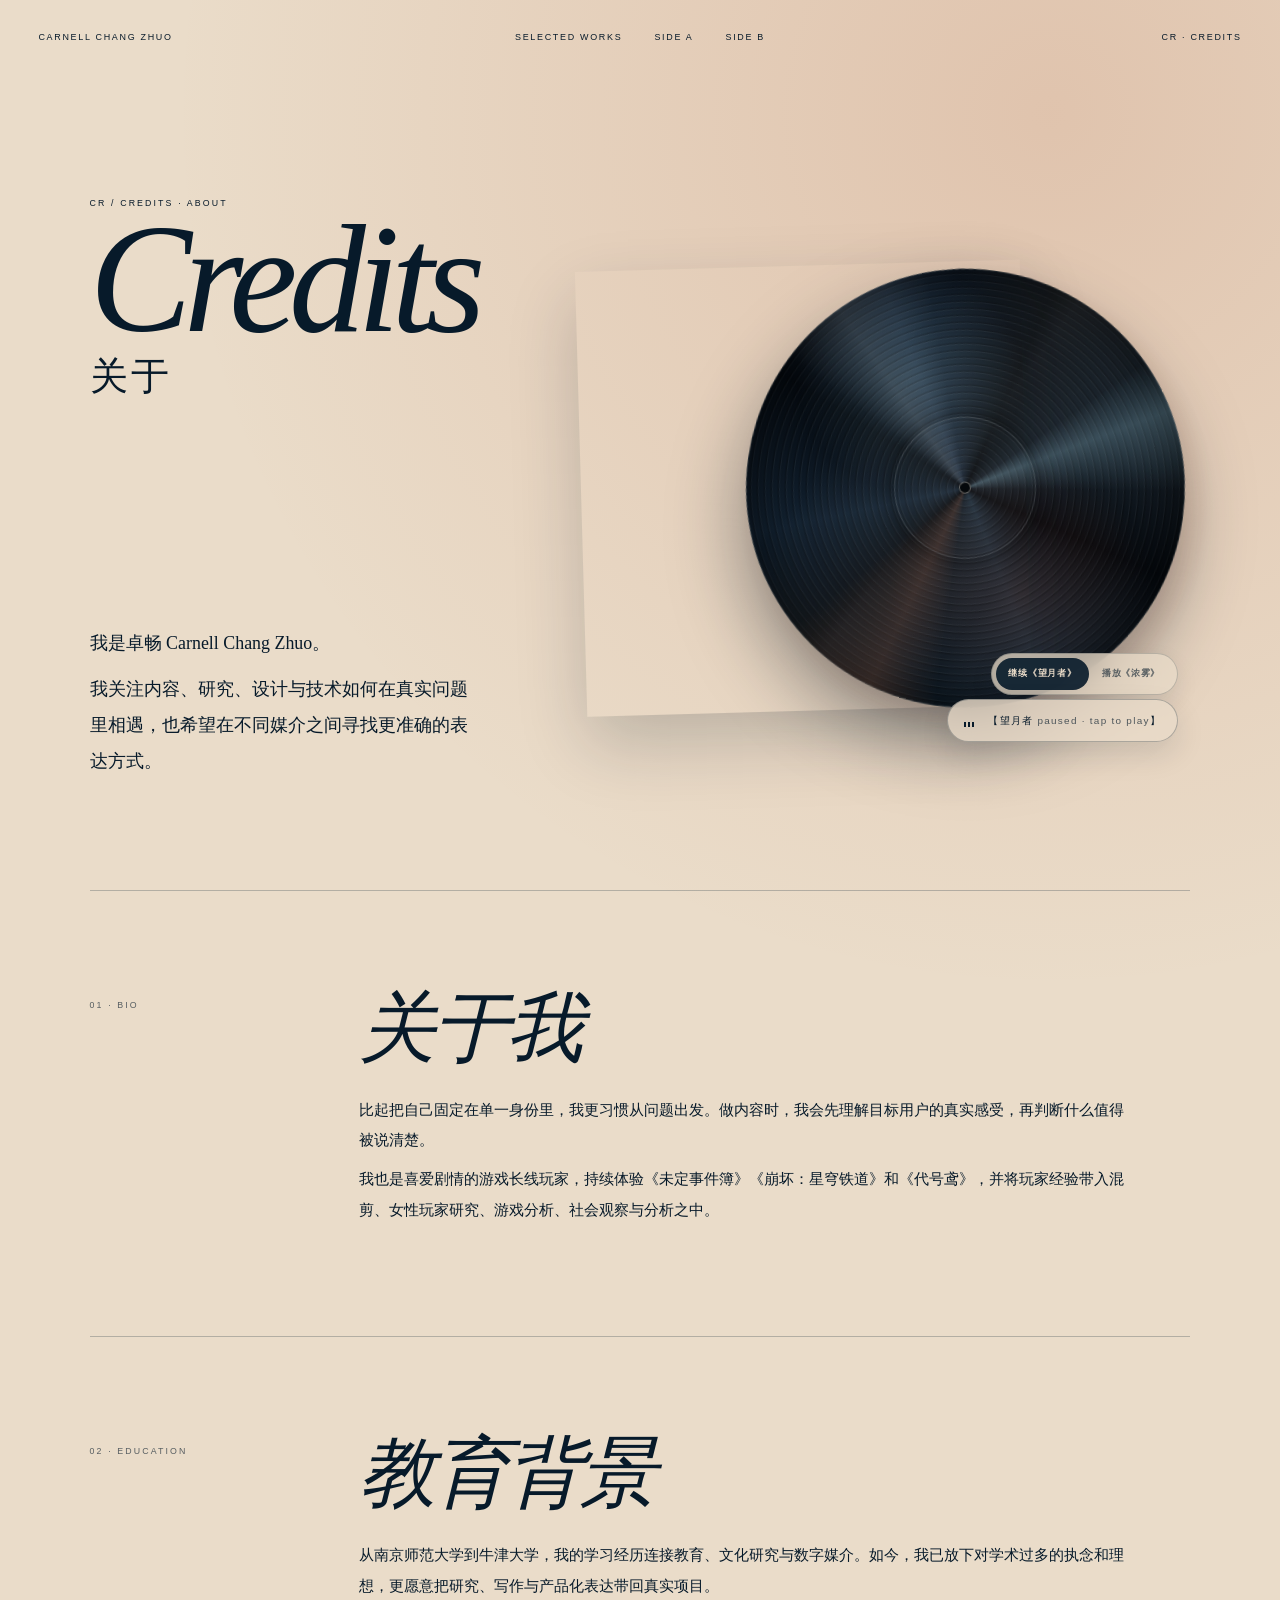
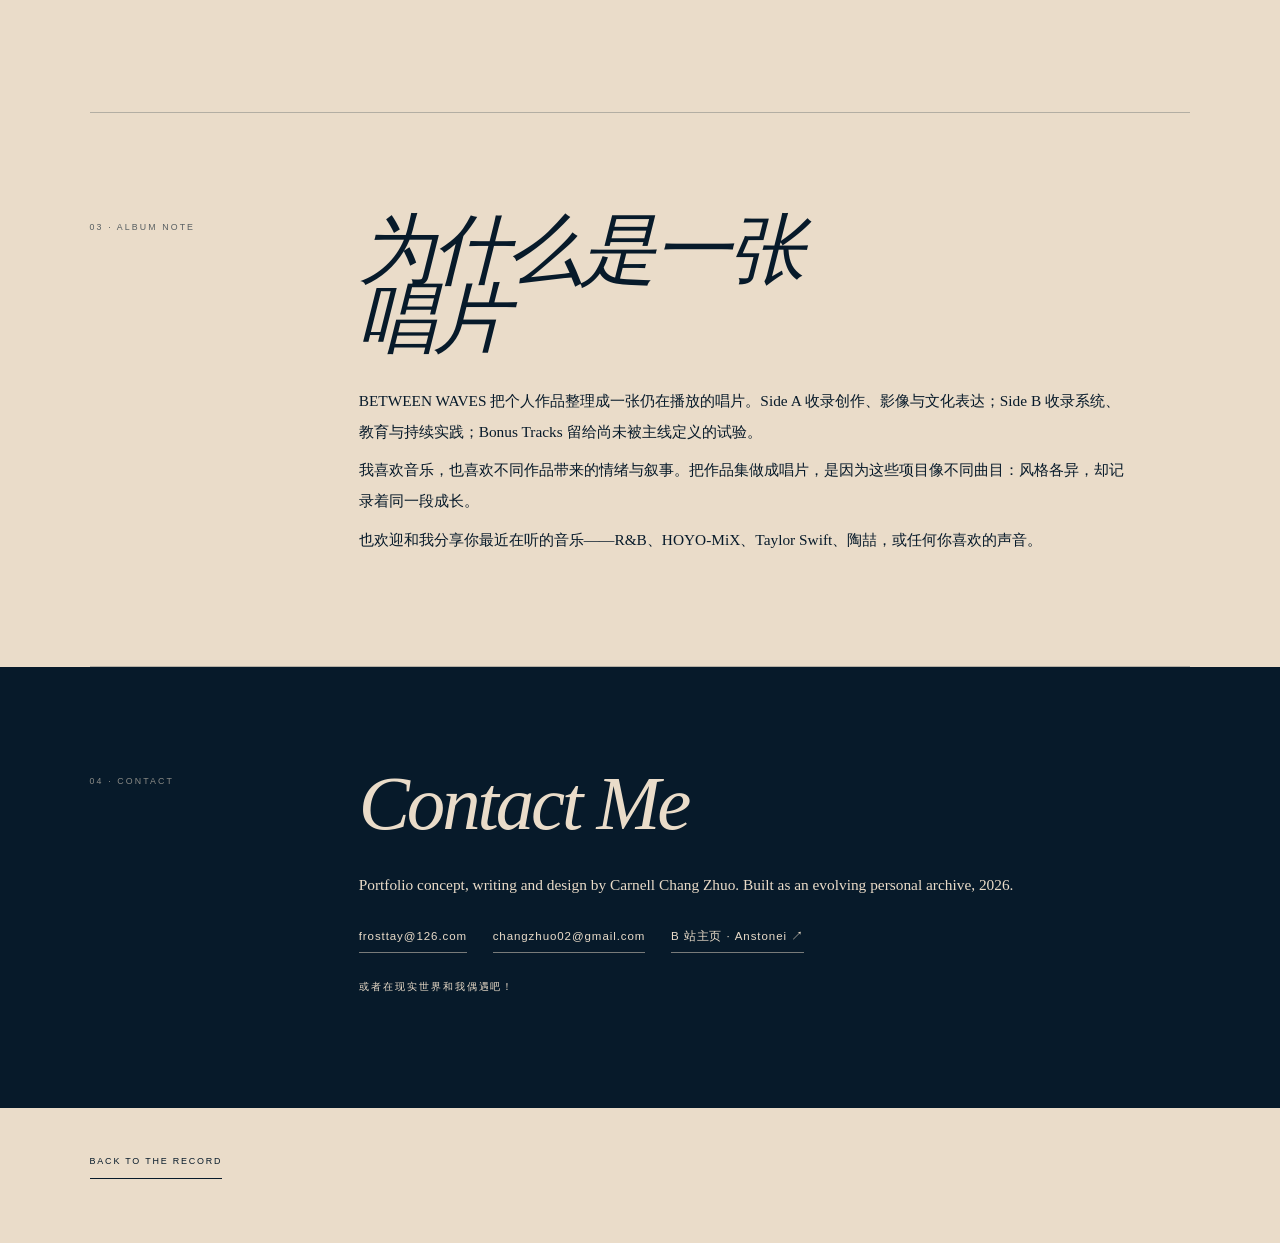
==== commit 4f25d352: "Keep soundtrack playing across navigation" ====
--- a/about.html
+++ b/about.html
@@ -16,6 +16,6 @@
     <section class="credits-block credits-contact"><p>04 · CONTACT</p><div><h2>Contact Me</h2><p>Portfolio concept, writing and design by Carnell Chang Zhuo. Built as an evolving personal archive, 2026.</p><p class="contact-links"><a href="mailto:frosttay@126.com">frosttay@126.com</a><a href="mailto:changzhuo02@gmail.com">changzhuo02@gmail.com</a><a href="https://space.bilibili.com/109446907" target="_blank" rel="noopener noreferrer" aria-label="打开 Anstonei 的 B 站主页">B 站主页 · Anstonei ↗</a></p><p class="contact-fallback">或者在现实世界和我偶遇吧！</p></div></section>
     <a class="credits-return" href="index.html?state=expanded">BACK TO THE RECORD</a>
   </main>
-  <script src="site-data.js?v=20261024-2"></script><script src="mobile-menu.js"></script><script src="about-audio.js?v=20261025-7"></script><script src="page-motion.js?v=20261025-1"></script>
+  <script src="site-data.js?v=20261024-2"></script><script src="mobile-menu.js"></script><script src="persistent-shell.js?v=20261025-1"></script><script src="about-audio.js?v=20261025-7"></script><script src="page-motion.js?v=20261025-1"></script>
 </body>
 </html>
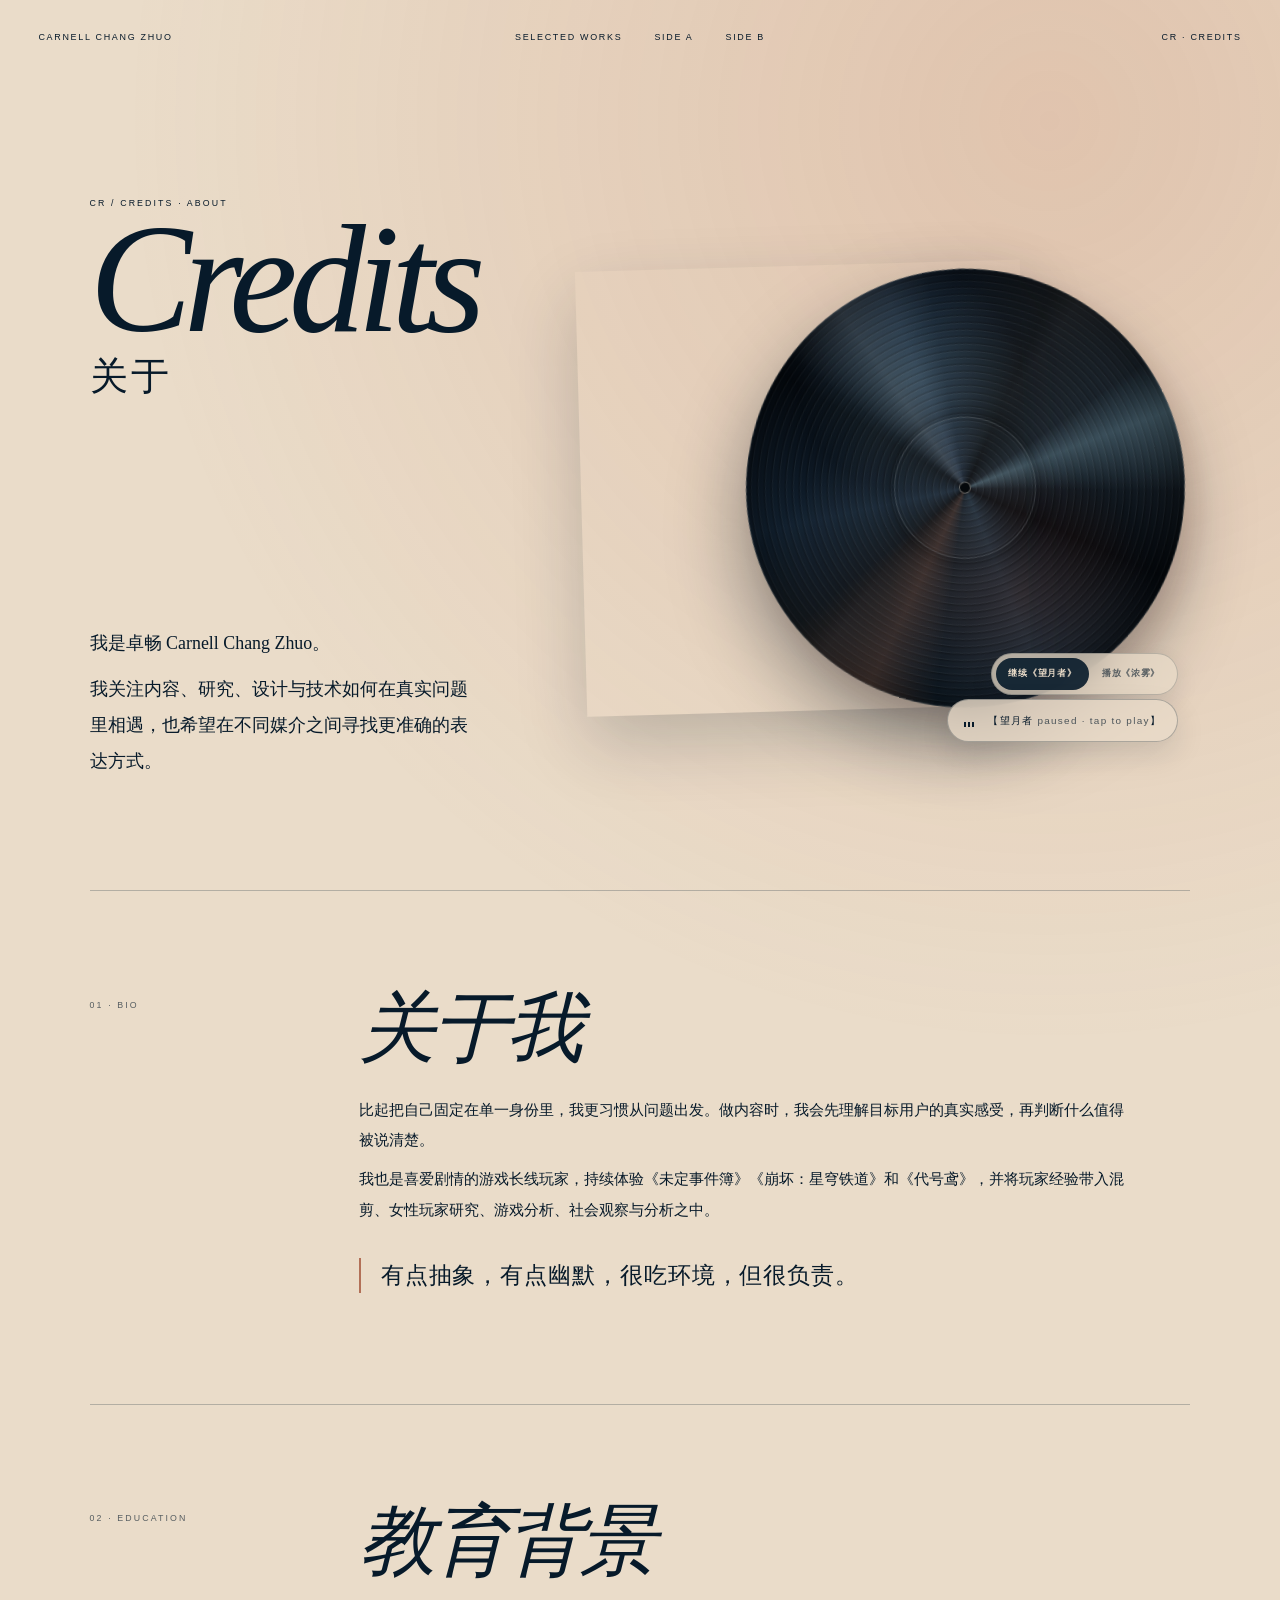
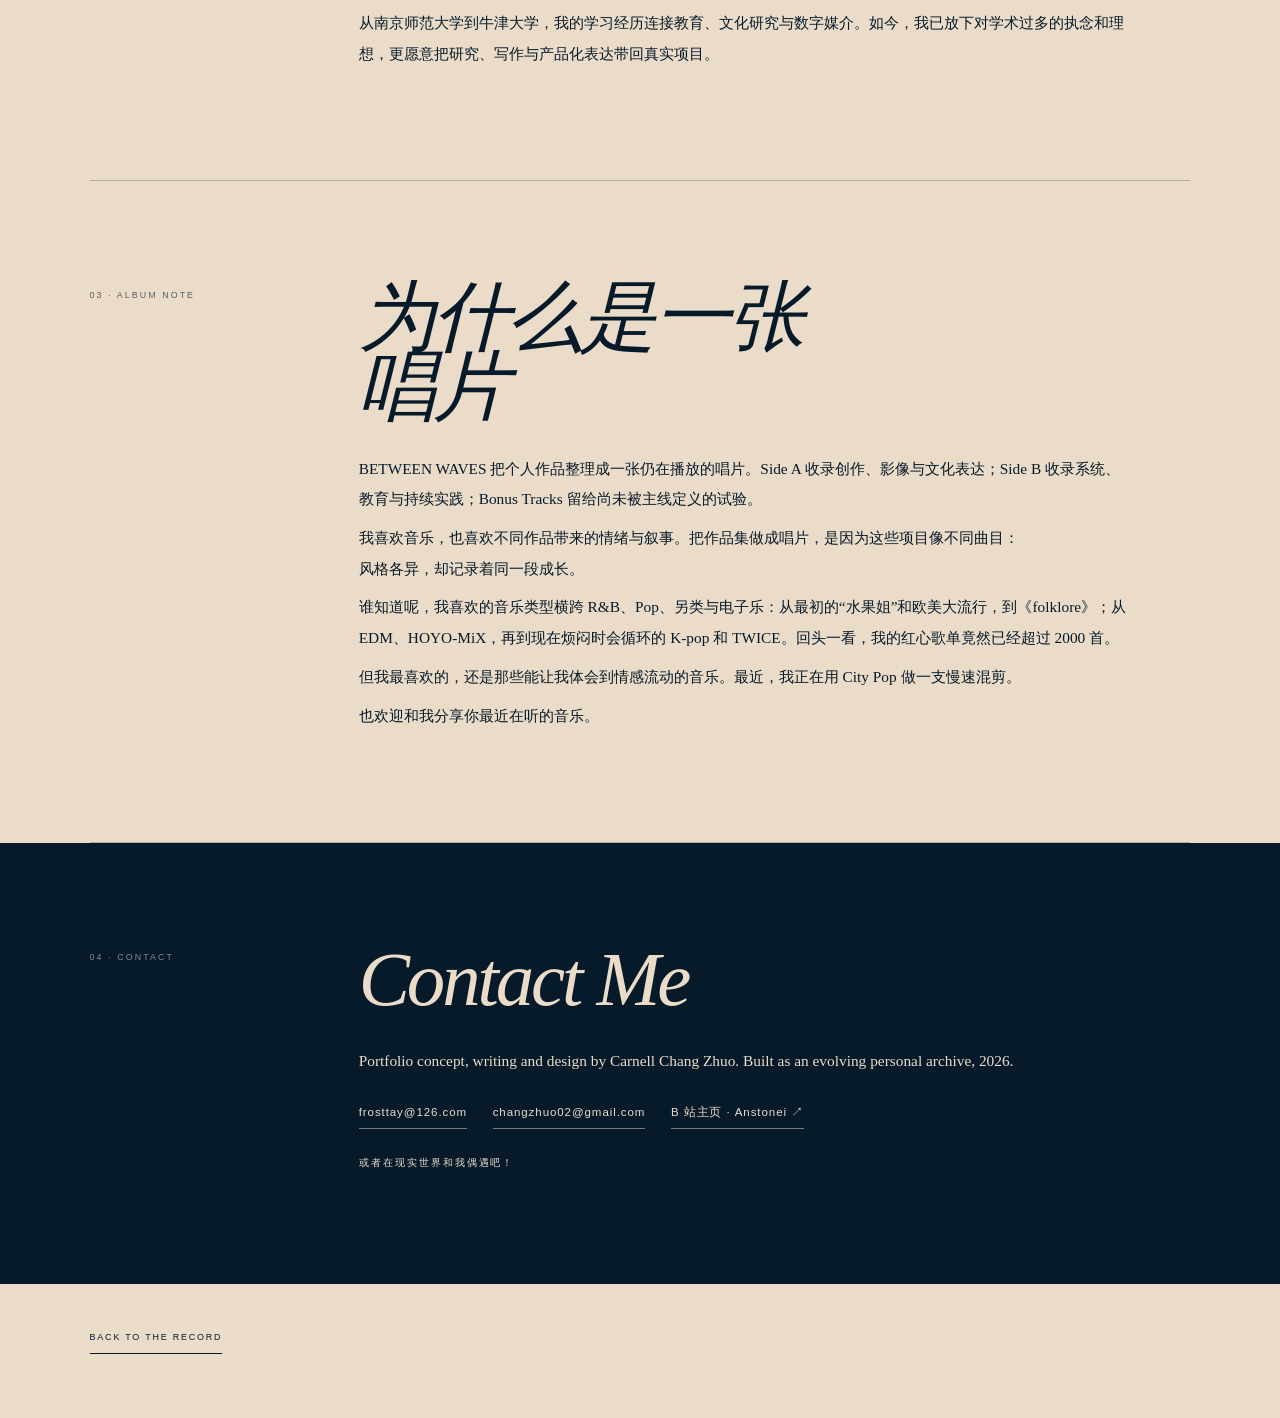
==== commit bc6c6387: "Expand credits bio and music notes" ====
--- a/about.html
+++ b/about.html
@@ -3,19 +3,19 @@
 <head>
   <meta charset="utf-8"><meta name="viewport" content="width=device-width,initial-scale=1"><meta name="theme-color" content="#eadcc9">
   <meta name="description" content="BETWEEN WAVES Credits 与个人简介。"><title>Credits — BETWEEN WAVES</title>
-  <link rel="stylesheet" href="about.css"><link rel="stylesheet" href="about-overrides.css?v=20261025-6"><link rel="stylesheet" href="mobile-menu.css"><link rel="stylesheet" href="page-motion.css?v=20261025-1"><style>.menu-trigger{color:#071a2a}</style>
+  <link rel="stylesheet" href="about.css"><link rel="stylesheet" href="about-overrides.css?v=20261027-1"><link rel="stylesheet" href="mobile-menu.css"><link rel="stylesheet" href="page-motion.css?v=20261025-1"><style>.menu-trigger{color:#071a2a}</style>
 </head>
 <body class="credits-page">
   <a class="skip-link" href="#credits-main">跳至主要内容</a>
   <header class="credits-topbar"><a class="brand" href="index.html?state=expanded">CARNELL CHANG ZHUO</a><nav aria-label="主要导航"><a href="works.html">SELECTED WORKS</a><a href="works.html?side=a">SIDE A</a><a href="works.html?side=b">SIDE B</a></nav><span>CR · CREDITS</span></header>
   <main id="credits-main" class="credits-main">
     <section class="credits-opening" aria-labelledby="credits-title"><div><p>CR / CREDITS · ABOUT</p><h1 id="credits-title">Credits<small>关于</small></h1></div><p class="credits-intro"><span>我是卓畅 Carnell Chang Zhuo。</span><span>我关注内容、研究、设计与技术如何在真实问题里相遇，也希望在不同媒介之间寻找更准确的表达方式。</span></p><figure class="credits-album" aria-label="BETWEEN WAVES 唱片与封套"><div class="credits-vinyl" aria-hidden="true"><span><picture><source media="(max-width: 700px)" srcset="assets/home/vinyl-label-mobile.jpg"><img src="assets/home/vinyl-label-fast.jpg" width="1254" height="1254" decoding="async" alt=""></picture></span></div><picture><source media="(max-width: 700px)" srcset="assets/home/sleeve-mobile.jpg"><img class="credits-sleeve" src="assets/home/sleeve-fast.jpg" width="1254" height="1254" fetchpriority="high" decoding="async" alt="BETWEEN WAVES 唱片封套"></picture><div class="credits-audio-choice" role="group" aria-label="选择 Credits 背景音乐"><button type="button" aria-pressed="true" data-audio-mode="continuation">继续《望月者》</button><button type="button" aria-pressed="false" data-audio-mode="credits">播放《浓雾》</button></div><button class="credits-now-playing" type="button" aria-pressed="false" aria-label="播放背景音乐" data-audio-toggle><span class="credits-now-playing__bars" aria-hidden="true"><i></i><i></i><i></i></span><span>【<span data-audio-title>望月者</span> <em data-audio-state>tap to play</em>】</span></button><audio data-credits-audio preload="auto" autoplay playsinline></audio></figure></section>
-    <section class="credits-block"><p>01 · BIO</p><div><h2>关于我</h2><p>比起把自己固定在单一身份里，我更习惯从问题出发。做内容时，我会先理解目标用户的真实感受，再判断什么值得被说清楚。</p><p>我也是喜爱剧情的游戏长线玩家，持续体验《未定事件簿》《崩坏：星穹铁道》和《代号鸢》，并将玩家经验带入混剪、女性玩家研究、游戏分析、社会观察与分析之中。</p></div></section>
+    <section class="credits-block"><p>01 · BIO</p><div><h2>关于我</h2><p>比起把自己固定在单一身份里，我更习惯从问题出发。做内容时，我会先理解目标用户的真实感受，再判断什么值得被说清楚。</p><p>我也是喜爱剧情的游戏长线玩家，持续体验《未定事件簿》《崩坏：星穹铁道》和《代号鸢》，并将玩家经验带入混剪、女性玩家研究、游戏分析、社会观察与分析之中。</p><p class="credits-personality">有点抽象，有点幽默，很吃环境，但很负责。</p></div></section>
     <section class="credits-block"><p>02 · EDUCATION</p><div><h2>教育背景</h2><p>从南京师范大学到牛津大学，我的学习经历连接教育、文化研究与数字媒介。如今，我已放下对学术过多的执念和理想，更愿意把研究、写作与产品化表达带回真实项目。</p></div></section>
-    <section class="credits-block"><p>03 · ALBUM NOTE</p><div><h2>为什么是一张唱片</h2><p>BETWEEN WAVES 把个人作品整理成一张仍在播放的唱片。Side A 收录创作、影像与文化表达；Side B 收录系统、教育与持续实践；Bonus Tracks 留给尚未被主线定义的试验。</p><p>我喜欢音乐，也喜欢不同作品带来的情绪与叙事。把作品集做成唱片，是因为这些项目像不同曲目：风格各异，却记录着同一段成长。</p><p>也欢迎和我分享你最近在听的音乐——R&amp;B、HOYO-MiX、Taylor Swift、陶喆，或任何你喜欢的声音。</p></div></section>
+    <section class="credits-block"><p>03 · ALBUM NOTE</p><div><h2>为什么是一张唱片</h2><p>BETWEEN WAVES 把个人作品整理成一张仍在播放的唱片。Side A 收录创作、影像与文化表达；Side B 收录系统、教育与持续实践；Bonus Tracks 留给尚未被主线定义的试验。</p><p>我喜欢音乐，也喜欢不同作品带来的情绪与叙事。把作品集做成唱片，是因为这些项目像不同曲目：<br>风格各异，却记录着同一段成长。</p><p>谁知道呢，我喜欢的音乐类型横跨 R&amp;B、Pop、另类与电子乐：从最初的“水果姐”和欧美大流行，到《folklore》；从 EDM、HOYO-MiX，再到现在烦闷时会循环的 K-pop 和 TWICE。回头一看，我的红心歌单竟然已经超过 2000 首。</p><p>但我最喜欢的，还是那些能让我体会到情感流动的音乐。最近，我正在用 City Pop 做一支慢速混剪。</p><p>也欢迎和我分享你最近在听的音乐。</p></div></section>
     <section class="credits-block credits-contact"><p>04 · CONTACT</p><div><h2>Contact Me</h2><p>Portfolio concept, writing and design by Carnell Chang Zhuo. Built as an evolving personal archive, 2026.</p><p class="contact-links"><a href="mailto:frosttay@126.com">frosttay@126.com</a><a href="mailto:changzhuo02@gmail.com">changzhuo02@gmail.com</a><a href="https://space.bilibili.com/109446907" target="_blank" rel="noopener noreferrer" aria-label="打开 Anstonei 的 B 站主页">B 站主页 · Anstonei ↗</a></p><p class="contact-fallback">或者在现实世界和我偶遇吧！</p></div></section>
     <a class="credits-return" href="index.html?state=expanded">BACK TO THE RECORD</a>
   </main>
-  <script src="site-data.js?v=20261024-2"></script><script src="mobile-menu.js"></script><script src="persistent-shell.js?v=20261025-1"></script><script src="about-audio.js?v=20261025-7"></script><script src="page-motion.js?v=20261025-1"></script>
+  <script src="site-data.js?v=20261024-2"></script><script src="mobile-menu.js"></script><script src="persistent-shell.js?v=20261025-2"></script><script src="about-audio.js?v=20261025-7"></script><script src="page-motion.js?v=20261025-1"></script>
 </body>
 </html>
--- a/about-overrides.css
+++ b/about-overrides.css
@@ -15,6 +15,16 @@
 
 .contact-links a:hover,
 .contact-links a:focus-visible{border-color:var(--paper)}
+
+.credits-block .credits-personality{
+  max-width:34rem;
+  margin-top:2rem;
+  padding-left:1.25rem;
+  border-left:2px solid rgba(156,71,43,.72);
+  font-size:clamp(1.2rem,1.8vw,1.8rem);
+  line-height:1.55;
+  letter-spacing:.04em;
+}
 
 /* Opening composition: the introduction rests at lower left, while the
    physical record peeks out from behind the sleeve on the right. */
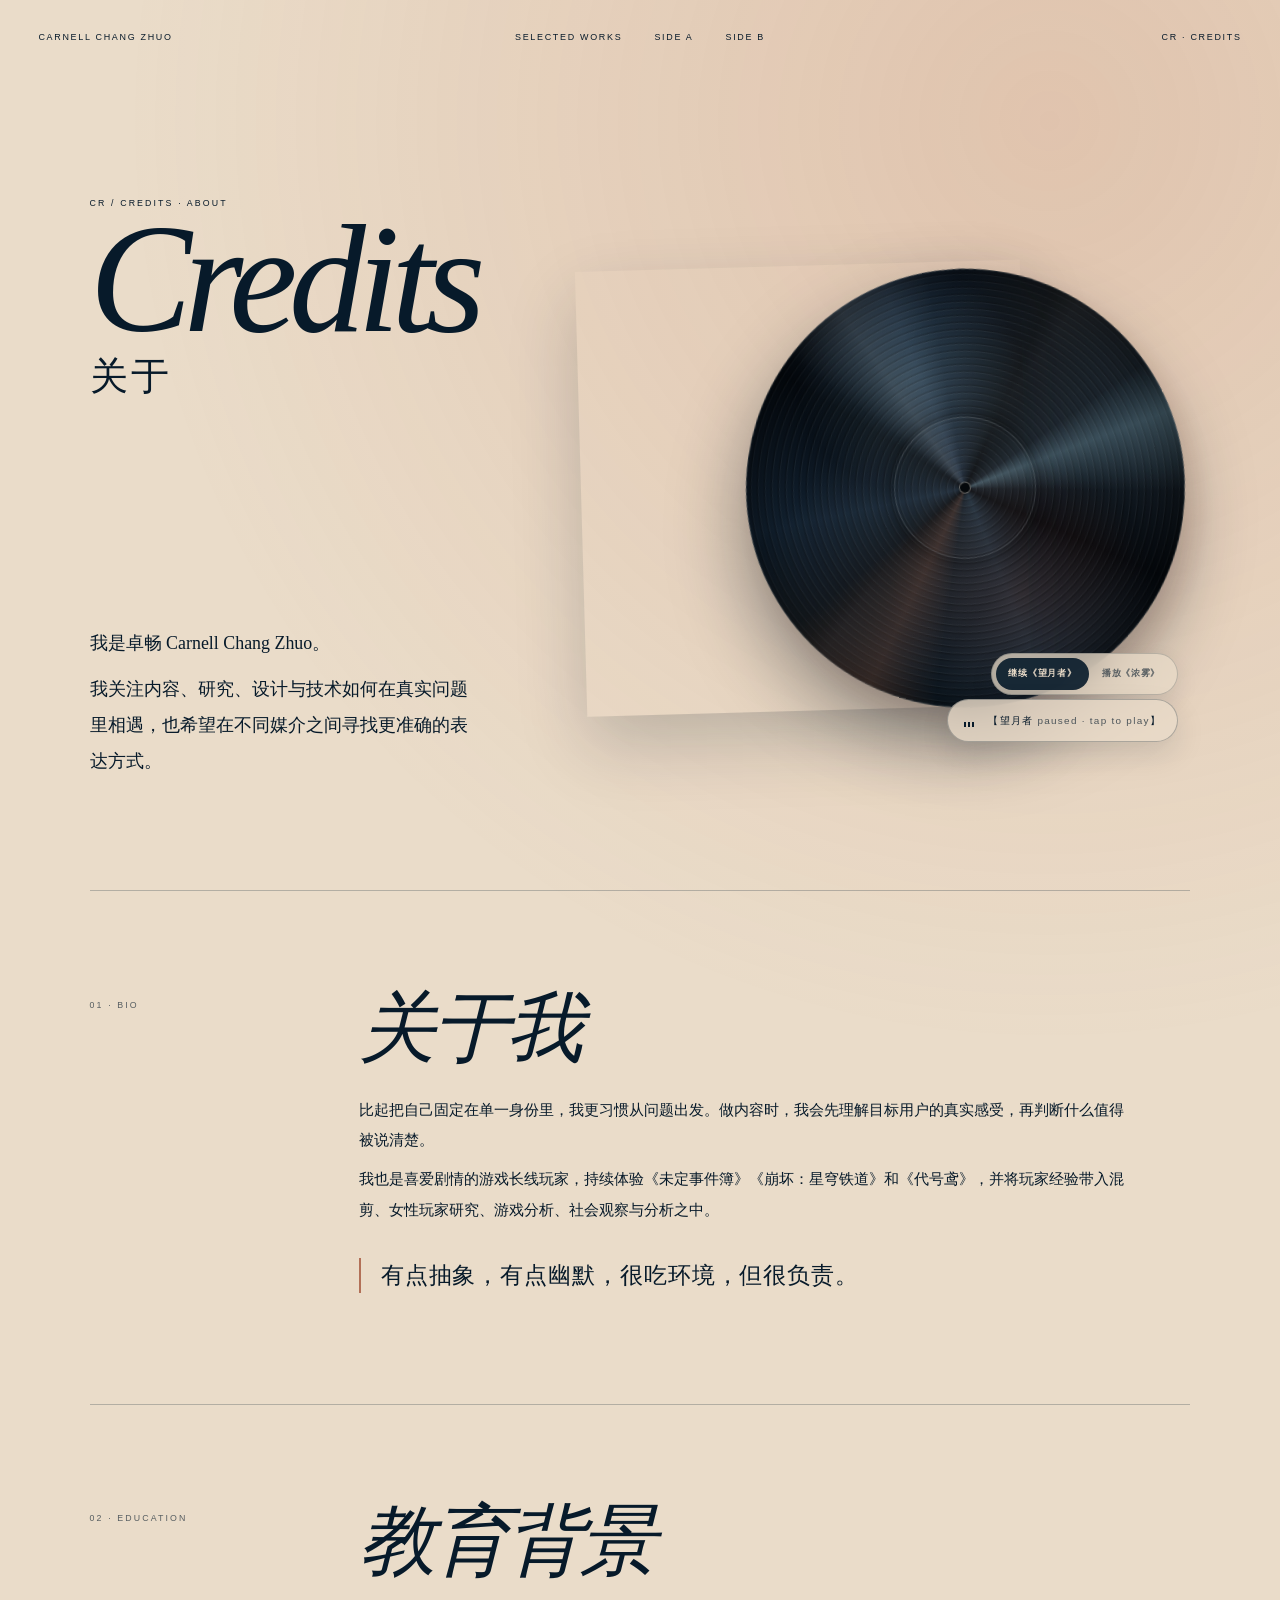
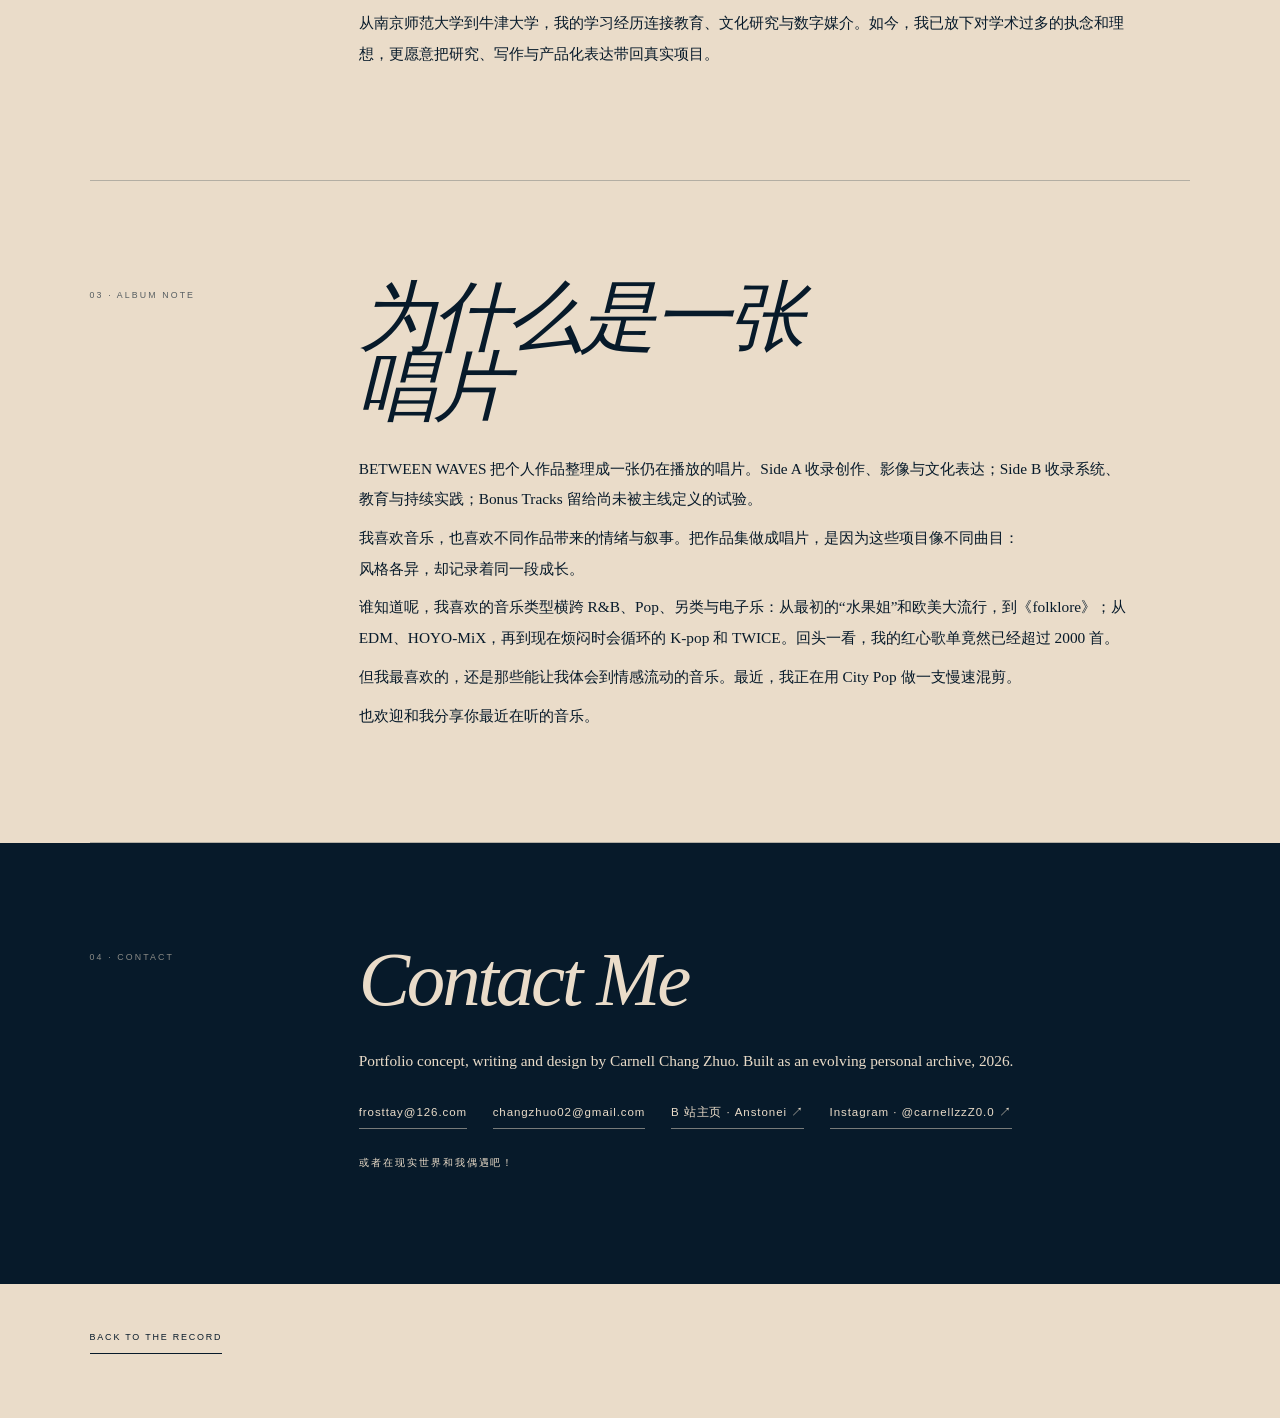
==== commit 351703c2: "Add Instagram photography bonus track" ====
--- a/about.html
+++ b/about.html
@@ -13,9 +13,9 @@
     <section class="credits-block"><p>01 · BIO</p><div><h2>关于我</h2><p>比起把自己固定在单一身份里，我更习惯从问题出发。做内容时，我会先理解目标用户的真实感受，再判断什么值得被说清楚。</p><p>我也是喜爱剧情的游戏长线玩家，持续体验《未定事件簿》《崩坏：星穹铁道》和《代号鸢》，并将玩家经验带入混剪、女性玩家研究、游戏分析、社会观察与分析之中。</p><p class="credits-personality">有点抽象，有点幽默，很吃环境，但很负责。</p></div></section>
     <section class="credits-block"><p>02 · EDUCATION</p><div><h2>教育背景</h2><p>从南京师范大学到牛津大学，我的学习经历连接教育、文化研究与数字媒介。如今，我已放下对学术过多的执念和理想，更愿意把研究、写作与产品化表达带回真实项目。</p></div></section>
     <section class="credits-block"><p>03 · ALBUM NOTE</p><div><h2>为什么是一张唱片</h2><p>BETWEEN WAVES 把个人作品整理成一张仍在播放的唱片。Side A 收录创作、影像与文化表达；Side B 收录系统、教育与持续实践；Bonus Tracks 留给尚未被主线定义的试验。</p><p>我喜欢音乐，也喜欢不同作品带来的情绪与叙事。把作品集做成唱片，是因为这些项目像不同曲目：<br>风格各异，却记录着同一段成长。</p><p>谁知道呢，我喜欢的音乐类型横跨 R&amp;B、Pop、另类与电子乐：从最初的“水果姐”和欧美大流行，到《folklore》；从 EDM、HOYO-MiX，再到现在烦闷时会循环的 K-pop 和 TWICE。回头一看，我的红心歌单竟然已经超过 2000 首。</p><p>但我最喜欢的，还是那些能让我体会到情感流动的音乐。最近，我正在用 City Pop 做一支慢速混剪。</p><p>也欢迎和我分享你最近在听的音乐。</p></div></section>
-    <section class="credits-block credits-contact"><p>04 · CONTACT</p><div><h2>Contact Me</h2><p>Portfolio concept, writing and design by Carnell Chang Zhuo. Built as an evolving personal archive, 2026.</p><p class="contact-links"><a href="mailto:frosttay@126.com">frosttay@126.com</a><a href="mailto:changzhuo02@gmail.com">changzhuo02@gmail.com</a><a href="https://space.bilibili.com/109446907" target="_blank" rel="noopener noreferrer" aria-label="打开 Anstonei 的 B 站主页">B 站主页 · Anstonei ↗</a></p><p class="contact-fallback">或者在现实世界和我偶遇吧！</p></div></section>
+    <section class="credits-block credits-contact"><p>04 · CONTACT</p><div><h2>Contact Me</h2><p>Portfolio concept, writing and design by Carnell Chang Zhuo. Built as an evolving personal archive, 2026.</p><p class="contact-links"><a href="mailto:frosttay@126.com">frosttay@126.com</a><a href="mailto:changzhuo02@gmail.com">changzhuo02@gmail.com</a><a href="https://space.bilibili.com/109446907" target="_blank" rel="noopener noreferrer" aria-label="打开 Anstonei 的 B 站主页">B 站主页 · Anstonei ↗</a><a href="https://www.instagram.com/carnellzzZ0.0/" target="_blank" rel="noopener noreferrer" aria-label="打开 Carnell 的 Instagram 主页">Instagram · @carnellzzZ0.0 ↗</a></p><p class="contact-fallback">或者在现实世界和我偶遇吧！</p></div></section>
     <a class="credits-return" href="index.html?state=expanded">BACK TO THE RECORD</a>
   </main>
-  <script src="site-data.js?v=20261024-2"></script><script src="mobile-menu.js"></script><script src="persistent-shell.js?v=20261025-2"></script><script src="about-audio.js?v=20261025-7"></script><script src="page-motion.js?v=20261025-1"></script>
+  <script src="site-data.js?v=20261028-1"></script><script src="mobile-menu.js"></script><script src="persistent-shell.js?v=20261028-1"></script><script src="about-audio.js?v=20261025-7"></script><script src="page-motion.js?v=20261025-1"></script>
 </body>
 </html>
